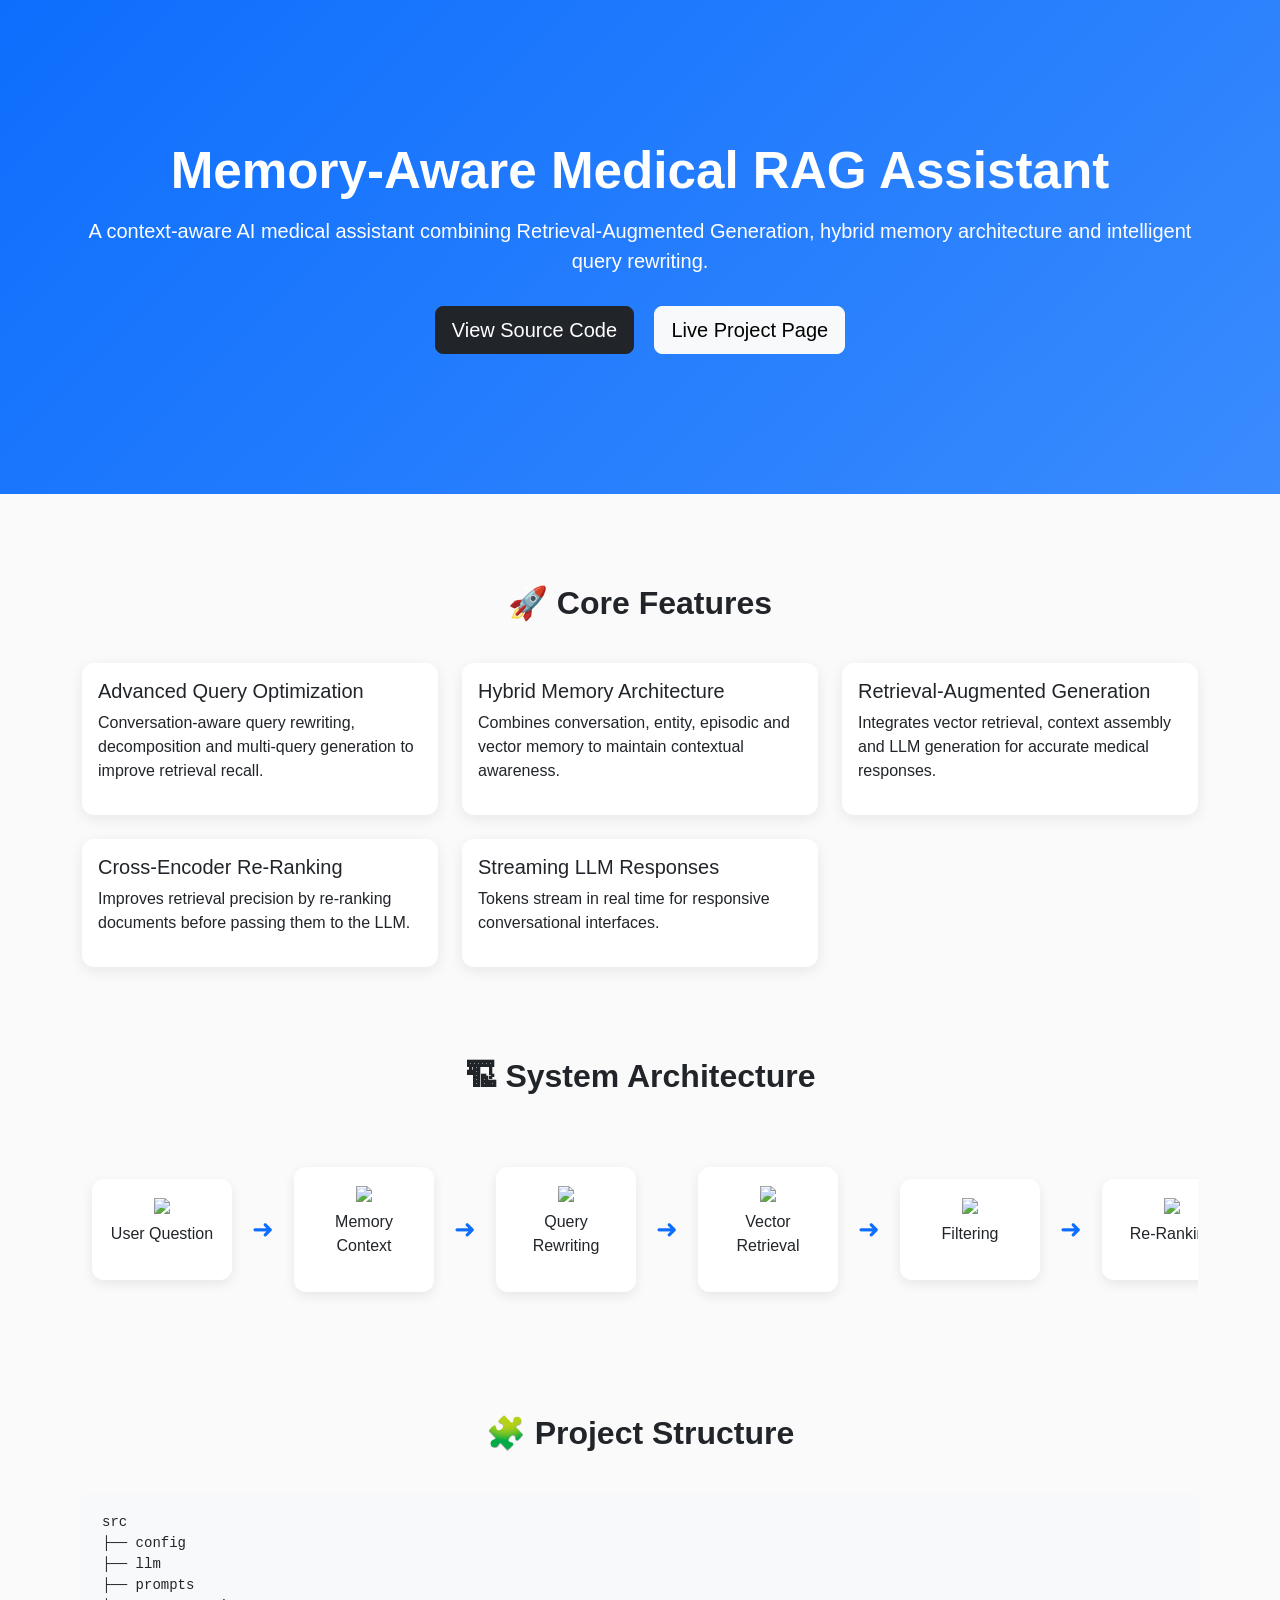
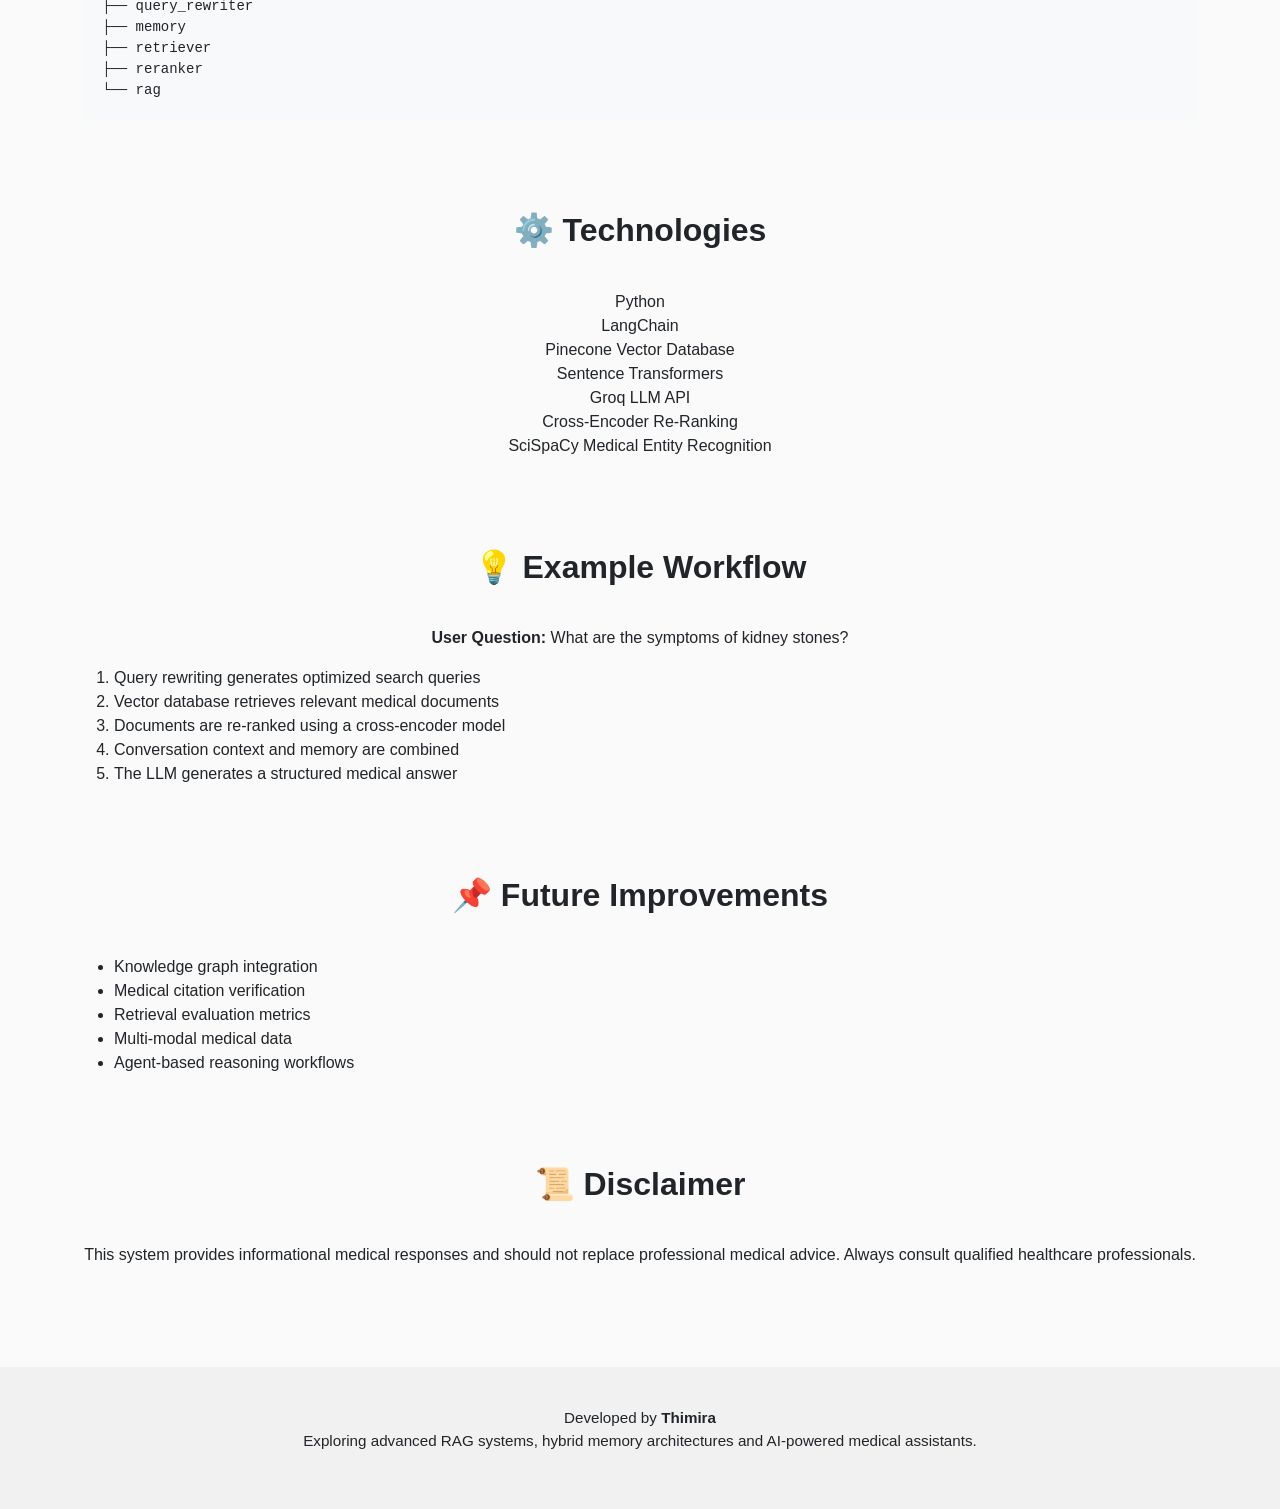
==== index.html @ 75d96bfd "Refactor index.html for styling and content updates Updated styles and content for improved layout a" ====
<!DOCTYPE html>
<html lang="en">

<head>

<meta charset="UTF-8">
<meta name="viewport" content="width=device-width, initial-scale=1.0">

<title>Memory-Aware Medical RAG Assistant</title>

<link href="https://cdn.jsdelivr.net/npm/bootstrap@5.3.2/dist/css/bootstrap.min.css" rel="stylesheet">

<style>

/* GLOBAL */

body{
font-family: 'Segoe UI', Tahoma, Geneva, Verdana, sans-serif;
background:#fafafa;
}


/* HERO */

.hero{
background:linear-gradient(135deg,#0d6efd,#3a8bfd);
color:white;
padding:140px 20px;
text-align:center;
}

.hero h1{
font-size:3.2rem;
font-weight:700;
}

.hero p{
font-size:1.25rem;
margin-top:15px;
}

.hero-buttons{
margin-top:30px;
}


/* SECTION */

.section-title{
margin-top:90px;
margin-bottom:40px;
font-weight:600;
text-align:center;
}


/* FEATURE CARDS */

.feature-card{
border:none;
border-radius:12px;
box-shadow:0 4px 14px rgba(0,0,0,0.08);
transition:all 0.3s;
height:100%;
}

.feature-card:hover{
transform:translateY(-6px);
}


/* ARCHITECTURE PIPELINE */

.pipeline{
display:flex;
align-items:center;
gap:20px;
overflow-x:auto;
padding:30px 10px;
}

.step{
min-width:140px;
background:white;
border-radius:12px;
padding:18px;
text-align:center;
box-shadow:0 4px 12px rgba(0,0,0,0.08);
animation:fadeInUp 0.8s ease forwards;
transition:transform .3s;
}

.step:hover{
transform:translateY(-6px);
}

.step img{
width:42px;
margin-bottom:8px;
}

.arrow{
font-size:26px;
color:#0d6efd;
animation:arrowMove 1.5s infinite alternate;
}

.highlight{
border:2px solid #0d6efd;
}


/* CODE BLOCK */

pre{
background:#f8f9fa;
padding:20px;
border-radius:8px;
}


/* FOOTER */

.footer{
margin-top:100px;
padding:40px;
background:#f1f1f1;
text-align:center;
font-size:.95rem;
}


/* ANIMATIONS */

@keyframes fadeInUp{
from{
opacity:0;
transform:translateY(20px);
}
to{
opacity:1;
transform:translateY(0);
}
}

@keyframes arrowMove{
from{transform:translateX(0);}
to{transform:translateX(8px);}
}

</style>

</head>

<body>


<!-- HERO -->

<section class="hero">

<div class="container">

<h1>Memory-Aware Medical RAG Assistant</h1>

<p>
A context-aware AI medical assistant combining Retrieval-Augmented Generation,
hybrid memory architecture and intelligent query rewriting.
</p>

<div class="hero-buttons">

<a href="https://github.com/ThimiraDon/Memory-Aware-Medical-RAG-Assistant"
class="btn btn-dark btn-lg me-3"
target="_blank">
View Source Code
</a>

<a href="https://thimiradon.github.io/Memory-Aware-Medical-RAG-Assistant/"
class="btn btn-light btn-lg"
target="_blank">
Live Project Page
</a>

</div>

</div>

</section>



<div class="container">


<!-- FEATURES -->

<h2 class="section-title">🚀 Core Features</h2>

<div class="row g-4">

<div class="col-md-6 col-lg-4">

<div class="card feature-card p-3">
<h5>Advanced Query Optimization</h5>
<p>
Conversation-aware query rewriting, decomposition and multi-query generation
to improve retrieval recall.
</p>
</div>

</div>

<div class="col-md-6 col-lg-4">

<div class="card feature-card p-3">
<h5>Hybrid Memory Architecture</h5>
<p>
Combines conversation, entity, episodic and vector memory
to maintain contextual awareness.
</p>
</div>

</div>

<div class="col-md-6 col-lg-4">

<div class="card feature-card p-3">
<h5>Retrieval-Augmented Generation</h5>
<p>
Integrates vector retrieval, context assembly and LLM
generation for accurate medical responses.
</p>
</div>

</div>

<div class="col-md-6 col-lg-4">

<div class="card feature-card p-3">
<h5>Cross-Encoder Re-Ranking</h5>
<p>
Improves retrieval precision by re-ranking documents
before passing them to the LLM.
</p>
</div>

</div>

<div class="col-md-6 col-lg-4">

<div class="card feature-card p-3">
<h5>Streaming LLM Responses</h5>
<p>
Tokens stream in real time for responsive conversational
interfaces.
</p>
</div>

</div>

</div>



<!-- ARCHITECTURE -->

<h2 class="section-title">🏗 System Architecture</h2>

<div class="pipeline">

<div class="step">
<img src="https://cdn-icons-png.flaticon.com/512/4712/4712027.png">
<p>User Question</p>
</div>

<div class="arrow">➜</div>

<div class="step">
<img src="https://cdn-icons-png.flaticon.com/512/906/906175.png">
<p>Memory Context</p>
</div>

<div class="arrow">➜</div>

<div class="step">
<img src="https://cdn-icons-png.flaticon.com/512/1006/1006771.png">
<p>Query Rewriting</p>
</div>

<div class="arrow">➜</div>

<div class="step">
<img src="https://cdn-icons-png.flaticon.com/512/4248/4248443.png">
<p>Vector Retrieval</p>
</div>

<div class="arrow">➜</div>

<div class="step">
<img src="https://cdn-icons-png.flaticon.com/512/2092/2092663.png">
<p>Filtering</p>
</div>

<div class="arrow">➜</div>

<div class="step">
<img src="https://cdn-icons-png.flaticon.com/512/4341/4341139.png">
<p>Re-Ranking</p>
</div>

<div class="arrow">➜</div>

<div class="step">
<img src="https://cdn-icons-png.flaticon.com/512/2721/2721279.png">
<p>Context Builder</p>
</div>

<div class="arrow">➜</div>

<div class="step">
<img src="https://cdn-icons-png.flaticon.com/512/4712/4712109.png">
<p>LLM Generation</p>
</div>

<div class="arrow">➜</div>

<div class="step">
<img src="https://cdn-icons-png.flaticon.com/512/545/545705.png">
<p>Streaming Output</p>
</div>

<div class="arrow">➜</div>

<div class="step highlight">
<img src="https://cdn-icons-png.flaticon.com/512/4712/4712066.png">
<p>Memory Update</p>
</div>

</div>



<!-- PROJECT STRUCTURE -->

<h2 class="section-title">🧩 Project Structure</h2>

<pre>
src
├── config
├── llm
├── prompts
├── query_rewriter
├── memory
├── retriever
├── reranker
└── rag
</pre>



<!-- TECHNOLOGIES -->

<h2 class="section-title">⚙️ Technologies</h2>

<ul class="text-center list-unstyled">

<li>Python</li>
<li>LangChain</li>
<li>Pinecone Vector Database</li>
<li>Sentence Transformers</li>
<li>Groq LLM API</li>
<li>Cross-Encoder Re-Ranking</li>
<li>SciSpaCy Medical Entity Recognition</li>

</ul>



<!-- WORKFLOW -->

<h2 class="section-title">💡 Example Workflow</h2>

<p class="text-center"><strong>User Question:</strong> What are the symptoms of kidney stones?</p>

<ol>

<li>Query rewriting generates optimized search queries</li>

<li>Vector database retrieves relevant medical documents</li>

<li>Documents are re-ranked using a cross-encoder model</li>

<li>Conversation context and memory are combined</li>

<li>The LLM generates a structured medical answer</li>

</ol>



<!-- FUTURE -->

<h2 class="section-title">📌 Future Improvements</h2>

<ul>

<li>Knowledge graph integration</li>
<li>Medical citation verification</li>
<li>Retrieval evaluation metrics</li>
<li>Multi-modal medical data</li>
<li>Agent-based reasoning workflows</li>

</ul>



<!-- DISCLAIMER -->

<h2 class="section-title">📜 Disclaimer</h2>

<p class="text-center">

This system provides informational medical responses and should not replace professional medical advice.

Always consult qualified healthcare professionals.

</p>

</div>



<!-- FOOTER -->

<div class="footer">

<p>
Developed by <strong>Thimira</strong><br>
Exploring advanced RAG systems, hybrid memory architectures and AI-powered medical assistants.
</p>

</div>



<script src="https://cdn.jsdelivr.net/npm/bootstrap@5.3.2/dist/js/bootstrap.bundle.min.js"></script>

</body>
</html>
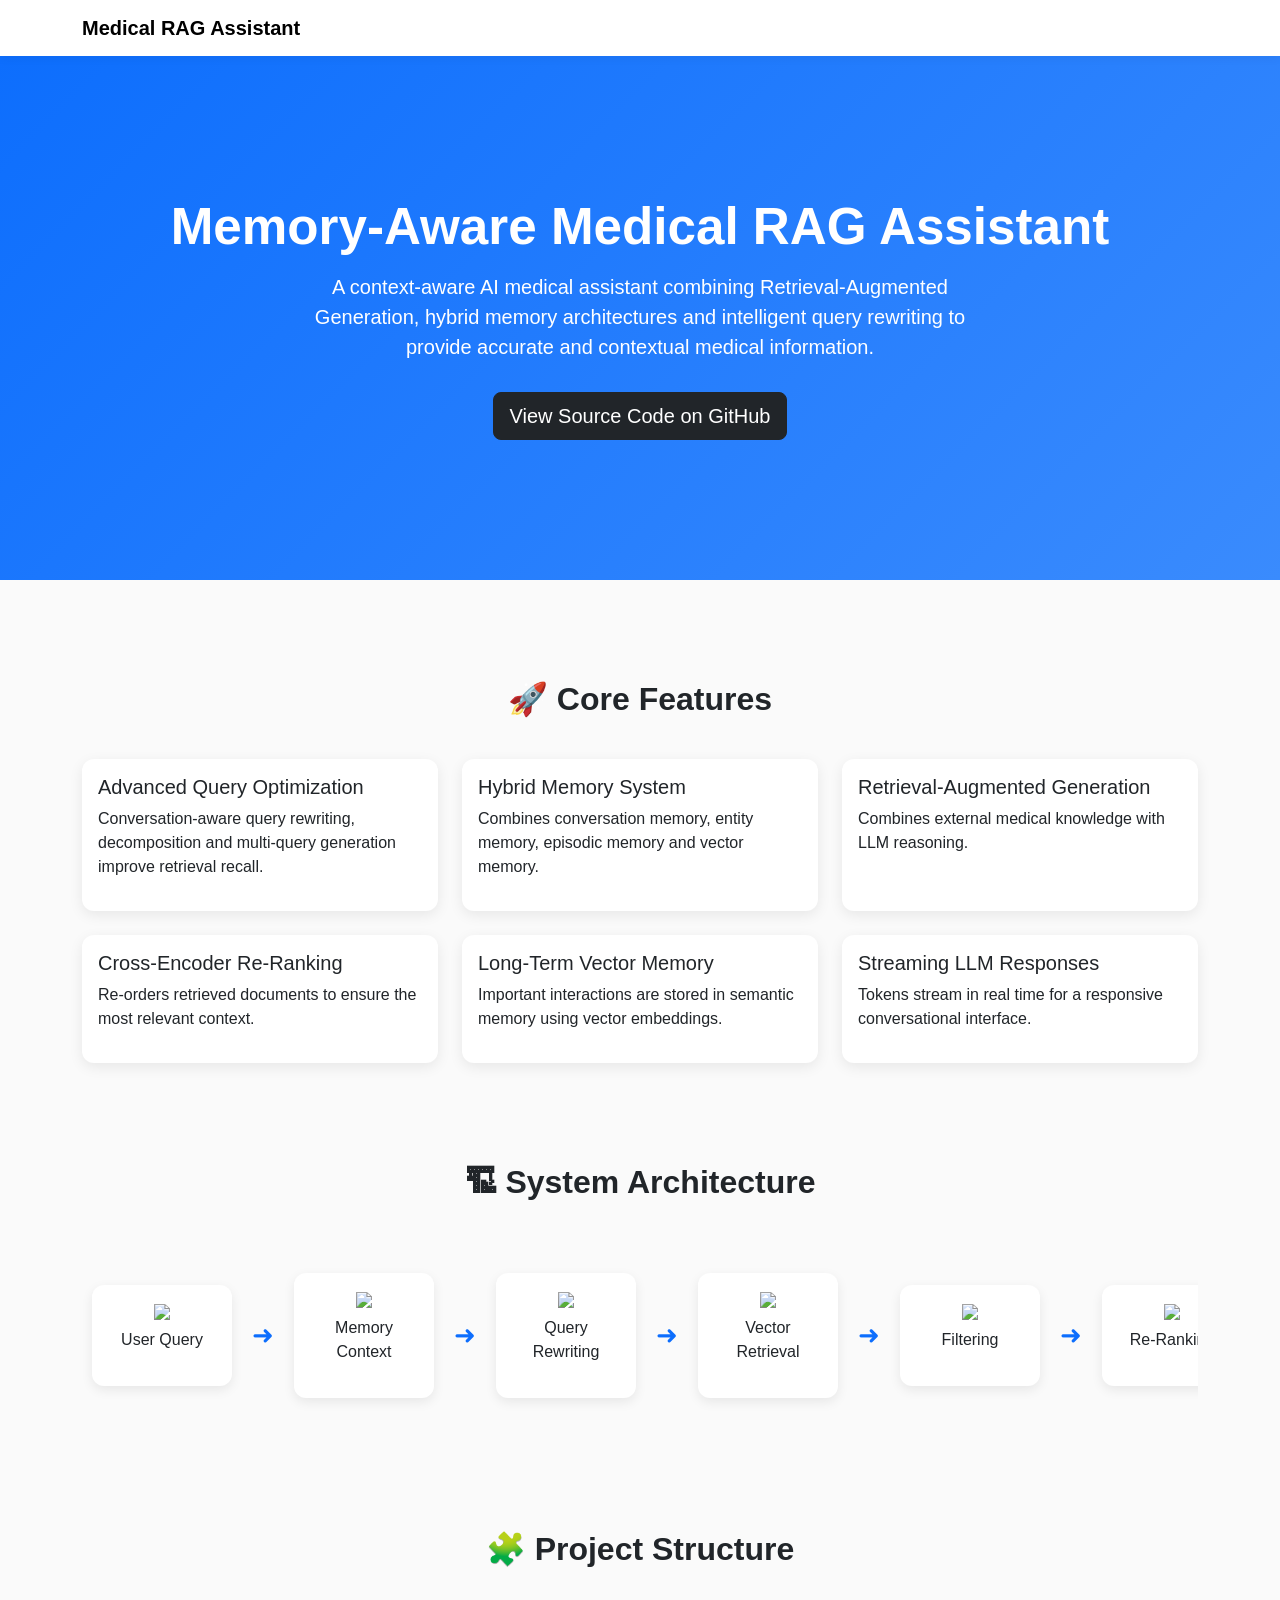
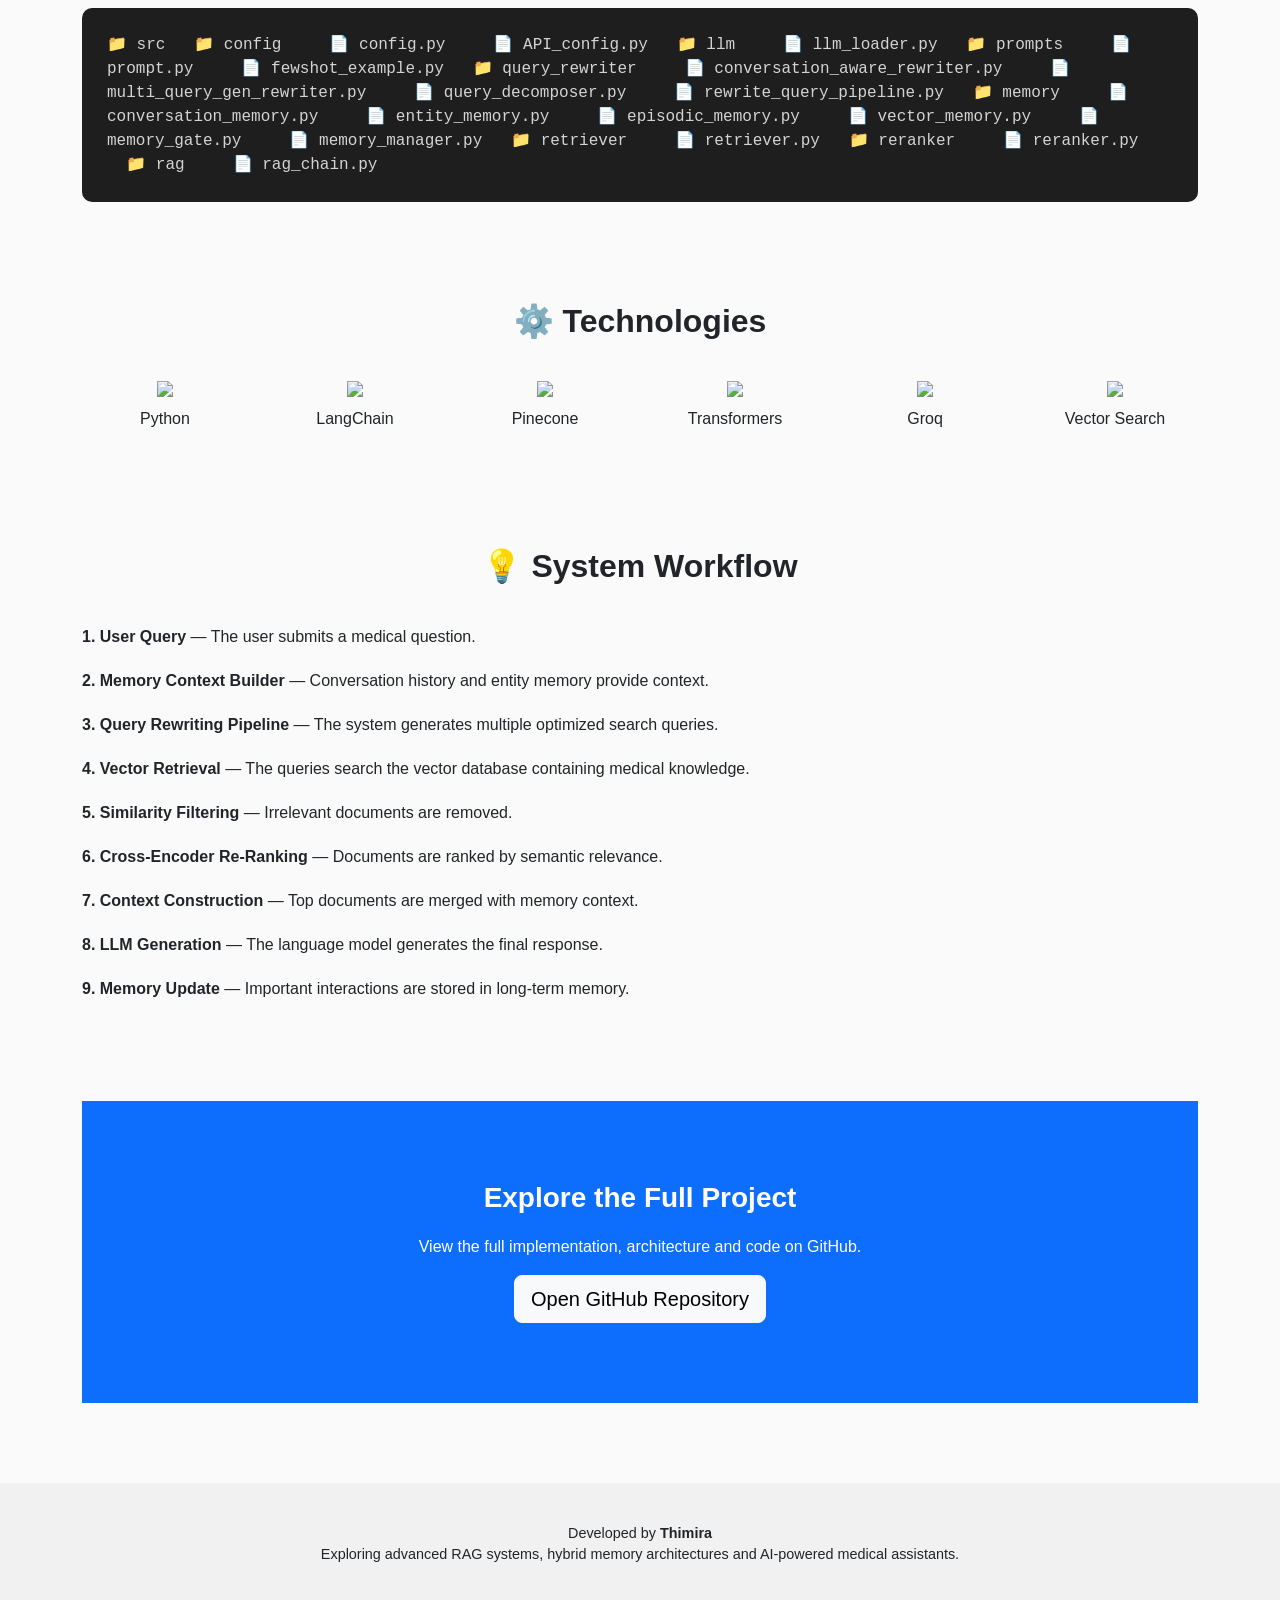
==== commit 4915781c: "Refactor HTML structure and styles in index.html Updated various styles and structure in index.html " ====
--- a/index.html
+++ b/index.html
@@ -15,8 +15,21 @@
 /* GLOBAL */
 
 body{
-font-family: 'Segoe UI', Tahoma, Geneva, Verdana, sans-serif;
+font-family:'Segoe UI',sans-serif;
 background:#fafafa;
+scroll-behavior:smooth;
+}
+
+
+/* NAVBAR */
+
+.navbar{
+background:#ffffff;
+box-shadow:0 2px 10px rgba(0,0,0,0.05);
+}
+
+.navbar-brand{
+font-weight:600;
 }
 
 
@@ -37,6 +50,9 @@
 .hero p{
 font-size:1.25rem;
 margin-top:15px;
+max-width:700px;
+margin-left:auto;
+margin-right:auto;
 }
 
 .hero-buttons{
@@ -47,7 +63,7 @@
 /* SECTION */
 
 .section-title{
-margin-top:90px;
+margin-top:100px;
 margin-bottom:40px;
 font-weight:600;
 text-align:center;
@@ -86,8 +102,7 @@
 padding:18px;
 text-align:center;
 box-shadow:0 4px 12px rgba(0,0,0,0.08);
-animation:fadeInUp 0.8s ease forwards;
-transition:transform .3s;
+transition:0.3s;
 }
 
 .step:hover{
@@ -95,14 +110,13 @@
 }
 
 .step img{
-width:42px;
+width:40px;
 margin-bottom:8px;
 }
 
 .arrow{
 font-size:26px;
 color:#0d6efd;
-animation:arrowMove 1.5s infinite alternate;
 }
 
 .highlight{
@@ -110,42 +124,56 @@
 }
 
 
+/* TECH ICONS */
+
+.tech-icon img{
+width:60px;
+margin-bottom:10px;
+}
+
+
 /* CODE BLOCK */
 
-pre{
-background:#f8f9fa;
-padding:20px;
-border-radius:8px;
+.codeblock{
+background:#1e1e1e;
+color:#d4d4d4;
+padding:25px;
+border-radius:10px;
+font-family:monospace;
+}
+
+
+/* WORKFLOW */
+
+.workflow-step{
+margin-bottom:20px;
+}
+
+
+/* CTA */
+
+.cta{
+background:#0d6efd;
+color:white;
+padding:80px 20px;
+margin-top:100px;
+text-align:center;
+}
+
+.cta h3{
+font-weight:600;
+margin-bottom:20px;
 }
 
 
 /* FOOTER */
 
 .footer{
-margin-top:100px;
+margin-top:80px;
 padding:40px;
 background:#f1f1f1;
 text-align:center;
-font-size:.95rem;
-}
-
-
-/* ANIMATIONS */
-
-@keyframes fadeInUp{
-from{
-opacity:0;
-transform:translateY(20px);
-}
-to{
-opacity:1;
-transform:translateY(0);
-}
-}
-
-@keyframes arrowMove{
-from{transform:translateX(0);}
-to{transform:translateX(8px);}
+font-size:.9rem;
 }
 
 </style>
@@ -153,6 +181,21 @@
 </head>
 
 <body>
+
+
+
+<!-- NAVBAR -->
+
+<nav class="navbar navbar-expand-lg sticky-top">
+
+<div class="container">
+
+<a class="navbar-brand" href="#">Medical RAG Assistant</a>
+
+</div>
+
+</nav>
+
 
 
 <!-- HERO -->
@@ -165,23 +208,18 @@
 
 <p>
 A context-aware AI medical assistant combining Retrieval-Augmented Generation,
-hybrid memory architecture and intelligent query rewriting.
+hybrid memory architectures and intelligent query rewriting to provide
+accurate and contextual medical information.
 </p>
 
 <div class="hero-buttons">
 
 <a href="https://github.com/ThimiraDon/Memory-Aware-Medical-RAG-Assistant"
-class="btn btn-dark btn-lg me-3"
+class="btn btn-dark btn-lg"
 target="_blank">
-View Source Code
+View Source Code on GitHub
 </a>
 
-<a href="https://thimiradon.github.io/Memory-Aware-Medical-RAG-Assistant/"
-class="btn btn-light btn-lg"
-target="_blank">
-Live Project Page
-</a>
-
 </div>
 
 </div>
@@ -193,6 +231,7 @@
 <div class="container">
 
 
+
 <!-- FEATURES -->
 
 <h2 class="section-title">🚀 Core Features</h2>
@@ -200,63 +239,45 @@
 <div class="row g-4">
 
 <div class="col-md-6 col-lg-4">
-
 <div class="card feature-card p-3">
 <h5>Advanced Query Optimization</h5>
-<p>
-Conversation-aware query rewriting, decomposition and multi-query generation
-to improve retrieval recall.
-</p>
-</div>
-
+<p>Conversation-aware query rewriting, decomposition and multi-query generation improve retrieval recall.</p>
+</div>
 </div>
 
 <div class="col-md-6 col-lg-4">
-
 <div class="card feature-card p-3">
-<h5>Hybrid Memory Architecture</h5>
-<p>
-Combines conversation, entity, episodic and vector memory
-to maintain contextual awareness.
-</p>
-</div>
-
+<h5>Hybrid Memory System</h5>
+<p>Combines conversation memory, entity memory, episodic memory and vector memory.</p>
+</div>
 </div>
 
 <div class="col-md-6 col-lg-4">
-
 <div class="card feature-card p-3">
 <h5>Retrieval-Augmented Generation</h5>
-<p>
-Integrates vector retrieval, context assembly and LLM
-generation for accurate medical responses.
-</p>
-</div>
-
+<p>Combines external medical knowledge with LLM reasoning.</p>
+</div>
 </div>
 
 <div class="col-md-6 col-lg-4">
-
 <div class="card feature-card p-3">
 <h5>Cross-Encoder Re-Ranking</h5>
-<p>
-Improves retrieval precision by re-ranking documents
-before passing them to the LLM.
-</p>
-</div>
-
+<p>Re-orders retrieved documents to ensure the most relevant context.</p>
+</div>
 </div>
 
 <div class="col-md-6 col-lg-4">
-
+<div class="card feature-card p-3">
+<h5>Long-Term Vector Memory</h5>
+<p>Important interactions are stored in semantic memory using vector embeddings.</p>
+</div>
+</div>
+
+<div class="col-md-6 col-lg-4">
 <div class="card feature-card p-3">
 <h5>Streaming LLM Responses</h5>
-<p>
-Tokens stream in real time for responsive conversational
-interfaces.
-</p>
-</div>
-
+<p>Tokens stream in real time for a responsive conversational interface.</p>
+</div>
 </div>
 
 </div>
@@ -271,7 +292,7 @@
 
 <div class="step">
 <img src="https://cdn-icons-png.flaticon.com/512/4712/4712027.png">
-<p>User Question</p>
+<p>User Query</p>
 </div>
 
 <div class="arrow">➜</div>
@@ -321,13 +342,6 @@
 <div class="step">
 <img src="https://cdn-icons-png.flaticon.com/512/4712/4712109.png">
 <p>LLM Generation</p>
-</div>
-
-<div class="arrow">➜</div>
-
-<div class="step">
-<img src="https://cdn-icons-png.flaticon.com/512/545/545705.png">
-<p>Streaming Output</p>
 </div>
 
 <div class="arrow">➜</div>
@@ -345,17 +359,44 @@
 
 <h2 class="section-title">🧩 Project Structure</h2>
 
-<pre>
-src
-├── config
-├── llm
-├── prompts
-├── query_rewriter
-├── memory
-├── retriever
-├── reranker
-└── rag
-</pre>
+<div class="codeblock">
+
+📁 src  
+&nbsp;&nbsp;📁 config  
+&nbsp;&nbsp;&nbsp;&nbsp;📄 config.py  
+&nbsp;&nbsp;&nbsp;&nbsp;📄 API_config.py  
+
+&nbsp;&nbsp;📁 llm  
+&nbsp;&nbsp;&nbsp;&nbsp;📄 llm_loader.py  
+
+&nbsp;&nbsp;📁 prompts  
+&nbsp;&nbsp;&nbsp;&nbsp;📄 prompt.py  
+&nbsp;&nbsp;&nbsp;&nbsp;📄 fewshot_example.py  
+
+&nbsp;&nbsp;📁 query_rewriter  
+&nbsp;&nbsp;&nbsp;&nbsp;📄 conversation_aware_rewriter.py  
+&nbsp;&nbsp;&nbsp;&nbsp;📄 multi_query_gen_rewriter.py  
+&nbsp;&nbsp;&nbsp;&nbsp;📄 query_decomposer.py  
+&nbsp;&nbsp;&nbsp;&nbsp;📄 rewrite_query_pipeline.py  
+
+&nbsp;&nbsp;📁 memory  
+&nbsp;&nbsp;&nbsp;&nbsp;📄 conversation_memory.py  
+&nbsp;&nbsp;&nbsp;&nbsp;📄 entity_memory.py  
+&nbsp;&nbsp;&nbsp;&nbsp;📄 episodic_memory.py  
+&nbsp;&nbsp;&nbsp;&nbsp;📄 vector_memory.py  
+&nbsp;&nbsp;&nbsp;&nbsp;📄 memory_gate.py  
+&nbsp;&nbsp;&nbsp;&nbsp;📄 memory_manager.py  
+
+&nbsp;&nbsp;📁 retriever  
+&nbsp;&nbsp;&nbsp;&nbsp;📄 retriever.py  
+
+&nbsp;&nbsp;📁 reranker  
+&nbsp;&nbsp;&nbsp;&nbsp;📄 reranker.py  
+
+&nbsp;&nbsp;📁 rag  
+&nbsp;&nbsp;&nbsp;&nbsp;📄 rag_chain.py  
+
+</div>
 
 
 
@@ -363,69 +404,83 @@
 
 <h2 class="section-title">⚙️ Technologies</h2>
 
-<ul class="text-center list-unstyled">
-
-<li>Python</li>
-<li>LangChain</li>
-<li>Pinecone Vector Database</li>
-<li>Sentence Transformers</li>
-<li>Groq LLM API</li>
-<li>Cross-Encoder Re-Ranking</li>
-<li>SciSpaCy Medical Entity Recognition</li>
-
-</ul>
+<div class="row text-center g-4">
+
+<div class="col-6 col-md-2 tech-icon">
+<img src="https://cdn.jsdelivr.net/gh/devicons/devicon/icons/python/python-original.svg">
+<p>Python</p>
+</div>
+
+<div class="col-6 col-md-2 tech-icon">
+<img src="https://avatars.githubusercontent.com/u/126733545?s=200&v=4">
+<p>LangChain</p>
+</div>
+
+<div class="col-6 col-md-2 tech-icon">
+<img src="https://avatars.githubusercontent.com/u/54333248?s=200&v=4">
+<p>Pinecone</p>
+</div>
+
+<div class="col-6 col-md-2 tech-icon">
+<img src="https://huggingface.co/front/assets/huggingface_logo.svg">
+<p>Transformers</p>
+</div>
+
+<div class="col-6 col-md-2 tech-icon">
+<img src="https://groq.com/wp-content/uploads/2024/03/groq-logo.svg">
+<p>Groq</p>
+</div>
+
+<div class="col-6 col-md-2 tech-icon">
+<img src="https://cdn-icons-png.flaticon.com/512/4248/4248443.png">
+<p>Vector Search</p>
+</div>
+
+</div>
 
 
 
 <!-- WORKFLOW -->
 
-<h2 class="section-title">💡 Example Workflow</h2>
-
-<p class="text-center"><strong>User Question:</strong> What are the symptoms of kidney stones?</p>
-
-<ol>
-
-<li>Query rewriting generates optimized search queries</li>
-
-<li>Vector database retrieves relevant medical documents</li>
-
-<li>Documents are re-ranked using a cross-encoder model</li>
-
-<li>Conversation context and memory are combined</li>
-
-<li>The LLM generates a structured medical answer</li>
-
-</ol>
-
-
-
-<!-- FUTURE -->
-
-<h2 class="section-title">📌 Future Improvements</h2>
-
-<ul>
-
-<li>Knowledge graph integration</li>
-<li>Medical citation verification</li>
-<li>Retrieval evaluation metrics</li>
-<li>Multi-modal medical data</li>
-<li>Agent-based reasoning workflows</li>
-
-</ul>
-
-
-
-<!-- DISCLAIMER -->
-
-<h2 class="section-title">📜 Disclaimer</h2>
-
-<p class="text-center">
-
-This system provides informational medical responses and should not replace professional medical advice.
-
-Always consult qualified healthcare professionals.
-
-</p>
+<h2 class="section-title">💡 System Workflow</h2>
+
+<div class="workflow-step"><b>1. User Query</b> — The user submits a medical question.</div>
+
+<div class="workflow-step"><b>2. Memory Context Builder</b> — Conversation history and entity memory provide context.</div>
+
+<div class="workflow-step"><b>3. Query Rewriting Pipeline</b> — The system generates multiple optimized search queries.</div>
+
+<div class="workflow-step"><b>4. Vector Retrieval</b> — The queries search the vector database containing medical knowledge.</div>
+
+<div class="workflow-step"><b>5. Similarity Filtering</b> — Irrelevant documents are removed.</div>
+
+<div class="workflow-step"><b>6. Cross-Encoder Re-Ranking</b> — Documents are ranked by semantic relevance.</div>
+
+<div class="workflow-step"><b>7. Context Construction</b> — Top documents are merged with memory context.</div>
+
+<div class="workflow-step"><b>8. LLM Generation</b> — The language model generates the final response.</div>
+
+<div class="workflow-step"><b>9. Memory Update</b> — Important interactions are stored in long-term memory.</div>
+
+
+
+<!-- CTA -->
+
+<section class="cta">
+
+<h3>Explore the Full Project</h3>
+
+<p>View the full implementation, architecture and code on GitHub.</p>
+
+<a href="https://github.com/ThimiraDon/Memory-Aware-Medical-RAG-Assistant"
+class="btn btn-light btn-lg"
+target="_blank">
+Open GitHub Repository
+</a>
+
+</section>
+
+
 
 </div>
 
@@ -437,7 +492,8 @@
 
 <p>
 Developed by <strong>Thimira</strong><br>
-Exploring advanced RAG systems, hybrid memory architectures and AI-powered medical assistants.
+Exploring advanced RAG systems, hybrid memory architectures and
+AI-powered medical assistants.
 </p>
 
 </div>
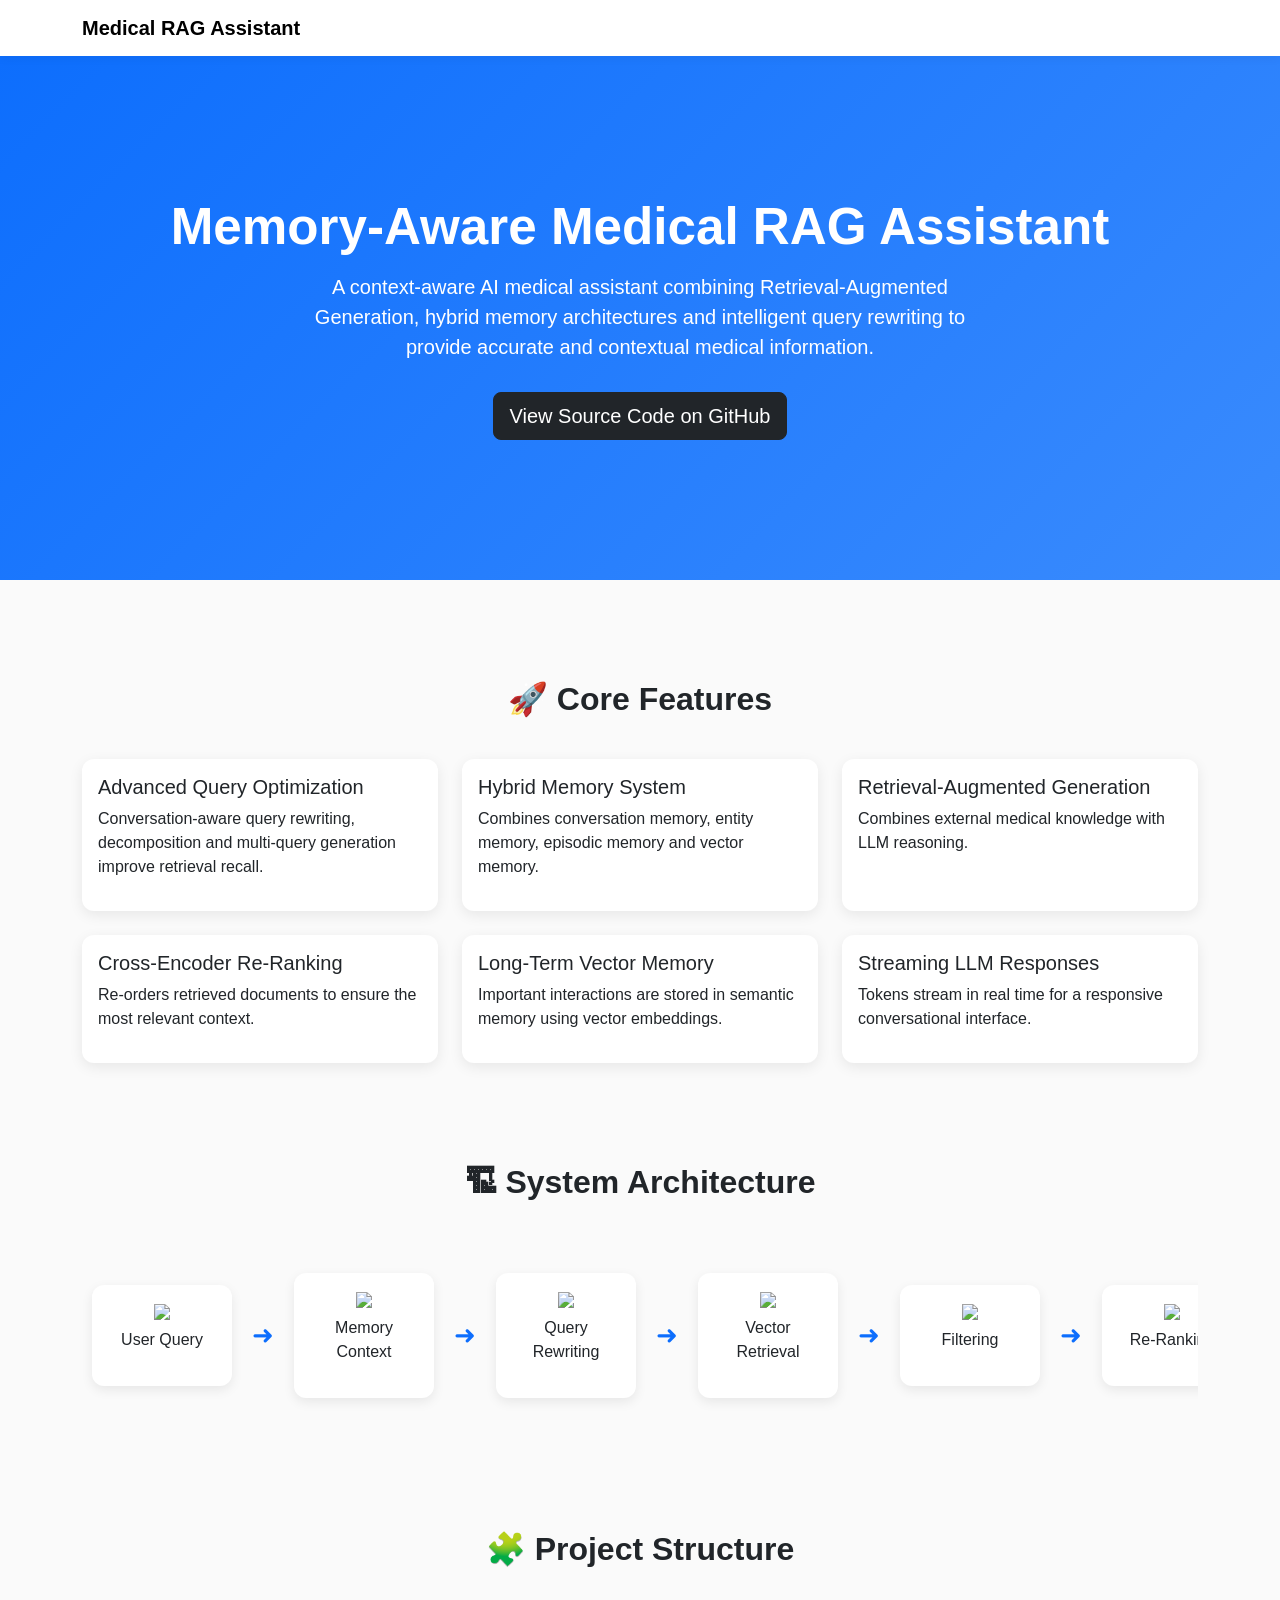
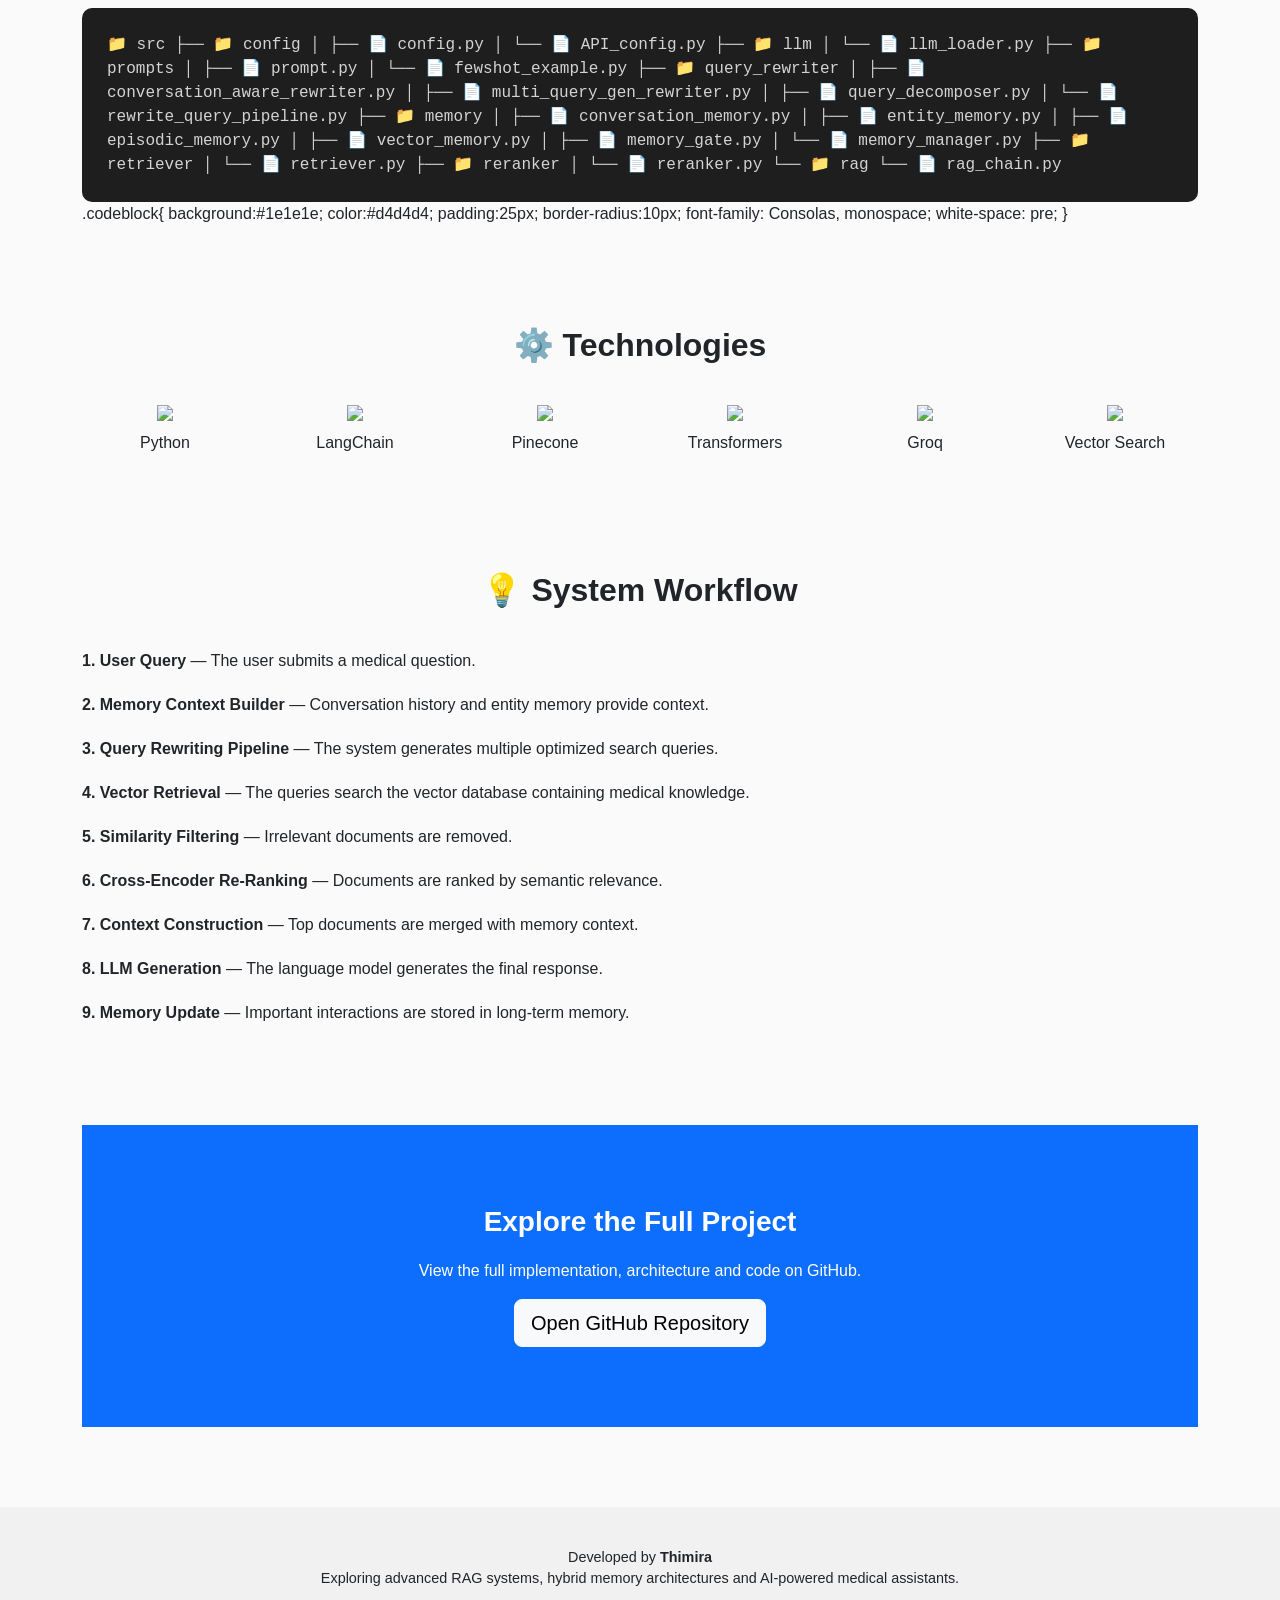
==== commit 041355e4: "Format directory structure in index.html" ====
--- a/index.html
+++ b/index.html
@@ -362,42 +362,50 @@
 <div class="codeblock">
 
 📁 src  
-&nbsp;&nbsp;📁 config  
-&nbsp;&nbsp;&nbsp;&nbsp;📄 config.py  
-&nbsp;&nbsp;&nbsp;&nbsp;📄 API_config.py  
-
-&nbsp;&nbsp;📁 llm  
-&nbsp;&nbsp;&nbsp;&nbsp;📄 llm_loader.py  
-
-&nbsp;&nbsp;📁 prompts  
-&nbsp;&nbsp;&nbsp;&nbsp;📄 prompt.py  
-&nbsp;&nbsp;&nbsp;&nbsp;📄 fewshot_example.py  
-
-&nbsp;&nbsp;📁 query_rewriter  
-&nbsp;&nbsp;&nbsp;&nbsp;📄 conversation_aware_rewriter.py  
-&nbsp;&nbsp;&nbsp;&nbsp;📄 multi_query_gen_rewriter.py  
-&nbsp;&nbsp;&nbsp;&nbsp;📄 query_decomposer.py  
-&nbsp;&nbsp;&nbsp;&nbsp;📄 rewrite_query_pipeline.py  
-
-&nbsp;&nbsp;📁 memory  
-&nbsp;&nbsp;&nbsp;&nbsp;📄 conversation_memory.py  
-&nbsp;&nbsp;&nbsp;&nbsp;📄 entity_memory.py  
-&nbsp;&nbsp;&nbsp;&nbsp;📄 episodic_memory.py  
-&nbsp;&nbsp;&nbsp;&nbsp;📄 vector_memory.py  
-&nbsp;&nbsp;&nbsp;&nbsp;📄 memory_gate.py  
-&nbsp;&nbsp;&nbsp;&nbsp;📄 memory_manager.py  
-
-&nbsp;&nbsp;📁 retriever  
-&nbsp;&nbsp;&nbsp;&nbsp;📄 retriever.py  
-
-&nbsp;&nbsp;📁 reranker  
-&nbsp;&nbsp;&nbsp;&nbsp;📄 reranker.py  
-
-&nbsp;&nbsp;📁 rag  
-&nbsp;&nbsp;&nbsp;&nbsp;📄 rag_chain.py  
-
-</div>
-
+├── 📁 config  
+│   ├── 📄 config.py  
+│   └── 📄 API_config.py  
+
+├── 📁 llm  
+│   └── 📄 llm_loader.py  
+
+├── 📁 prompts  
+│   ├── 📄 prompt.py  
+│   └── 📄 fewshot_example.py  
+
+├── 📁 query_rewriter  
+│   ├── 📄 conversation_aware_rewriter.py  
+│   ├── 📄 multi_query_gen_rewriter.py  
+│   ├── 📄 query_decomposer.py  
+│   └── 📄 rewrite_query_pipeline.py  
+
+├── 📁 memory  
+│   ├── 📄 conversation_memory.py  
+│   ├── 📄 entity_memory.py  
+│   ├── 📄 episodic_memory.py  
+│   ├── 📄 vector_memory.py  
+│   ├── 📄 memory_gate.py  
+│   └── 📄 memory_manager.py  
+
+├── 📁 retriever  
+│   └── 📄 retriever.py  
+
+├── 📁 reranker  
+│   └── 📄 reranker.py  
+
+└── 📁 rag  
+    └── 📄 rag_chain.py  
+
+</div>
+
+.codeblock{
+background:#1e1e1e;
+color:#d4d4d4;
+padding:25px;
+border-radius:10px;
+font-family: Consolas, monospace;
+white-space: pre;
+}
 
 
 <!-- TECHNOLOGIES -->
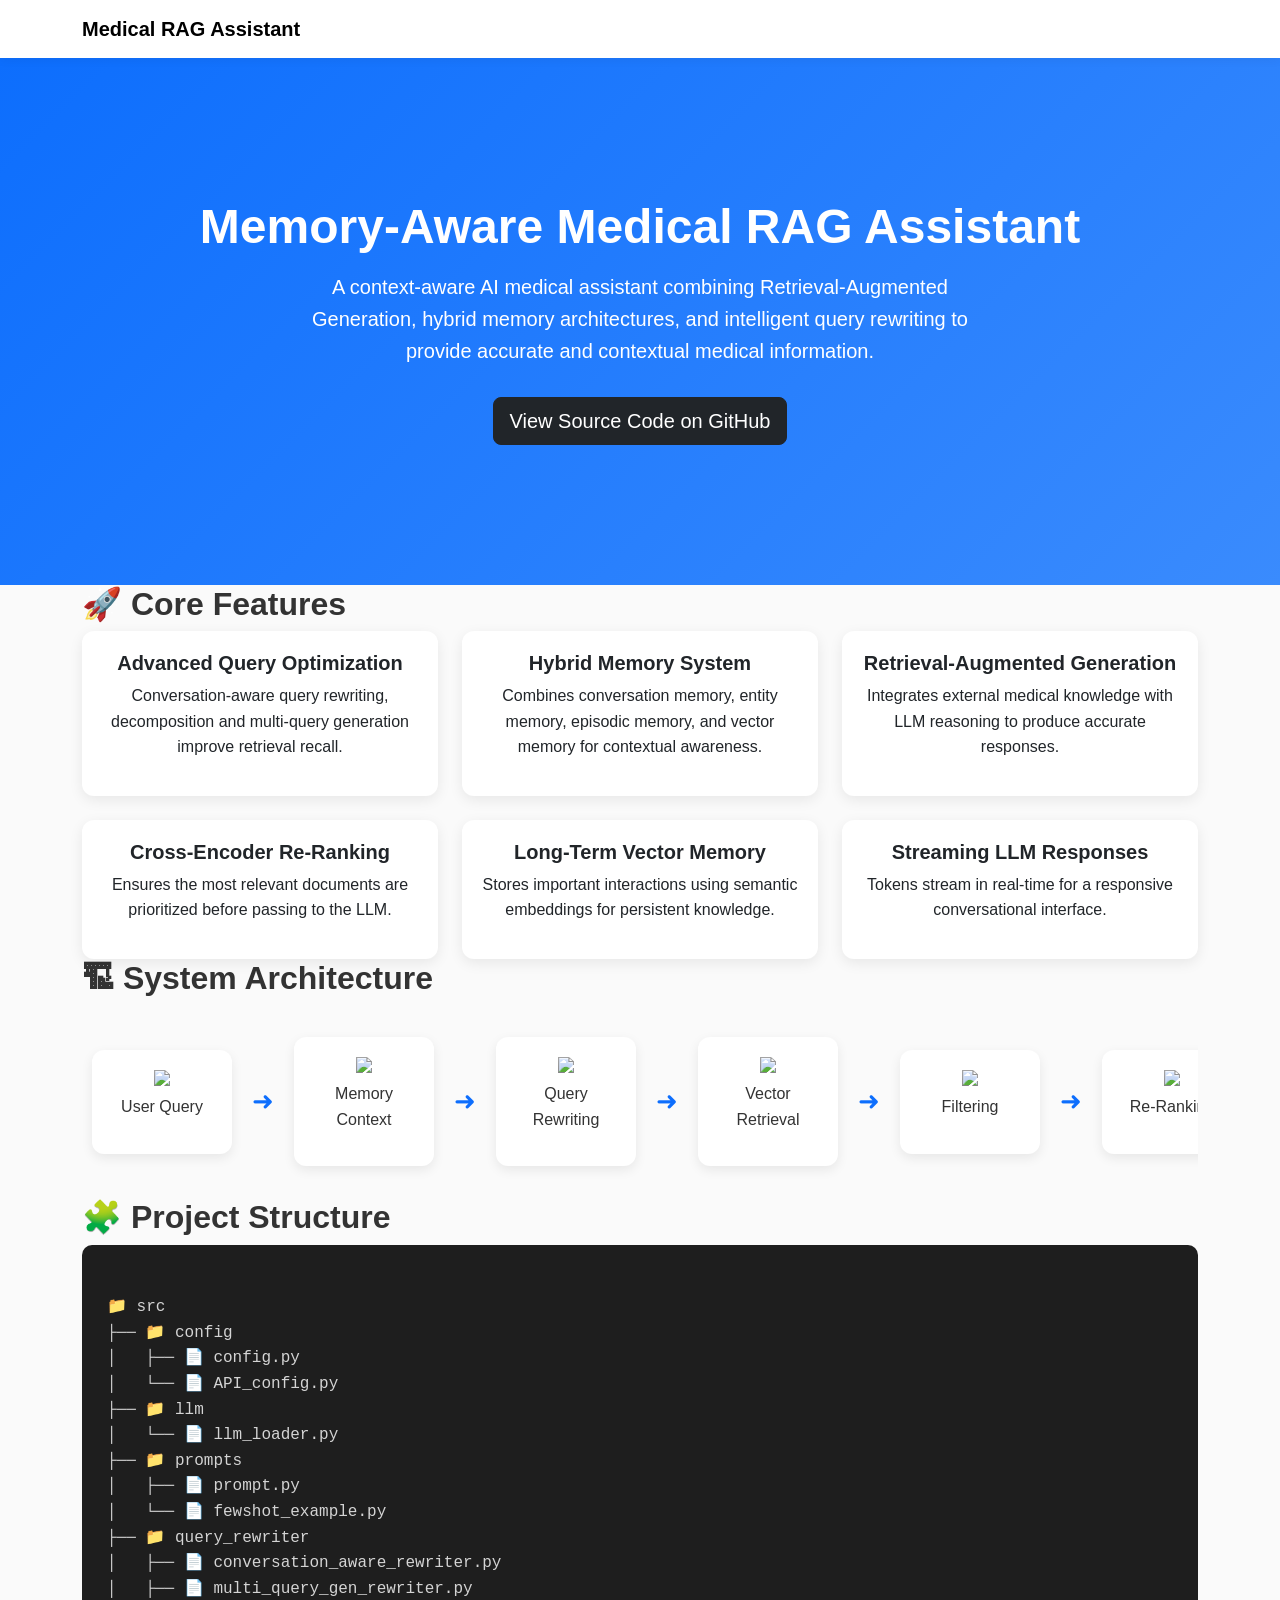
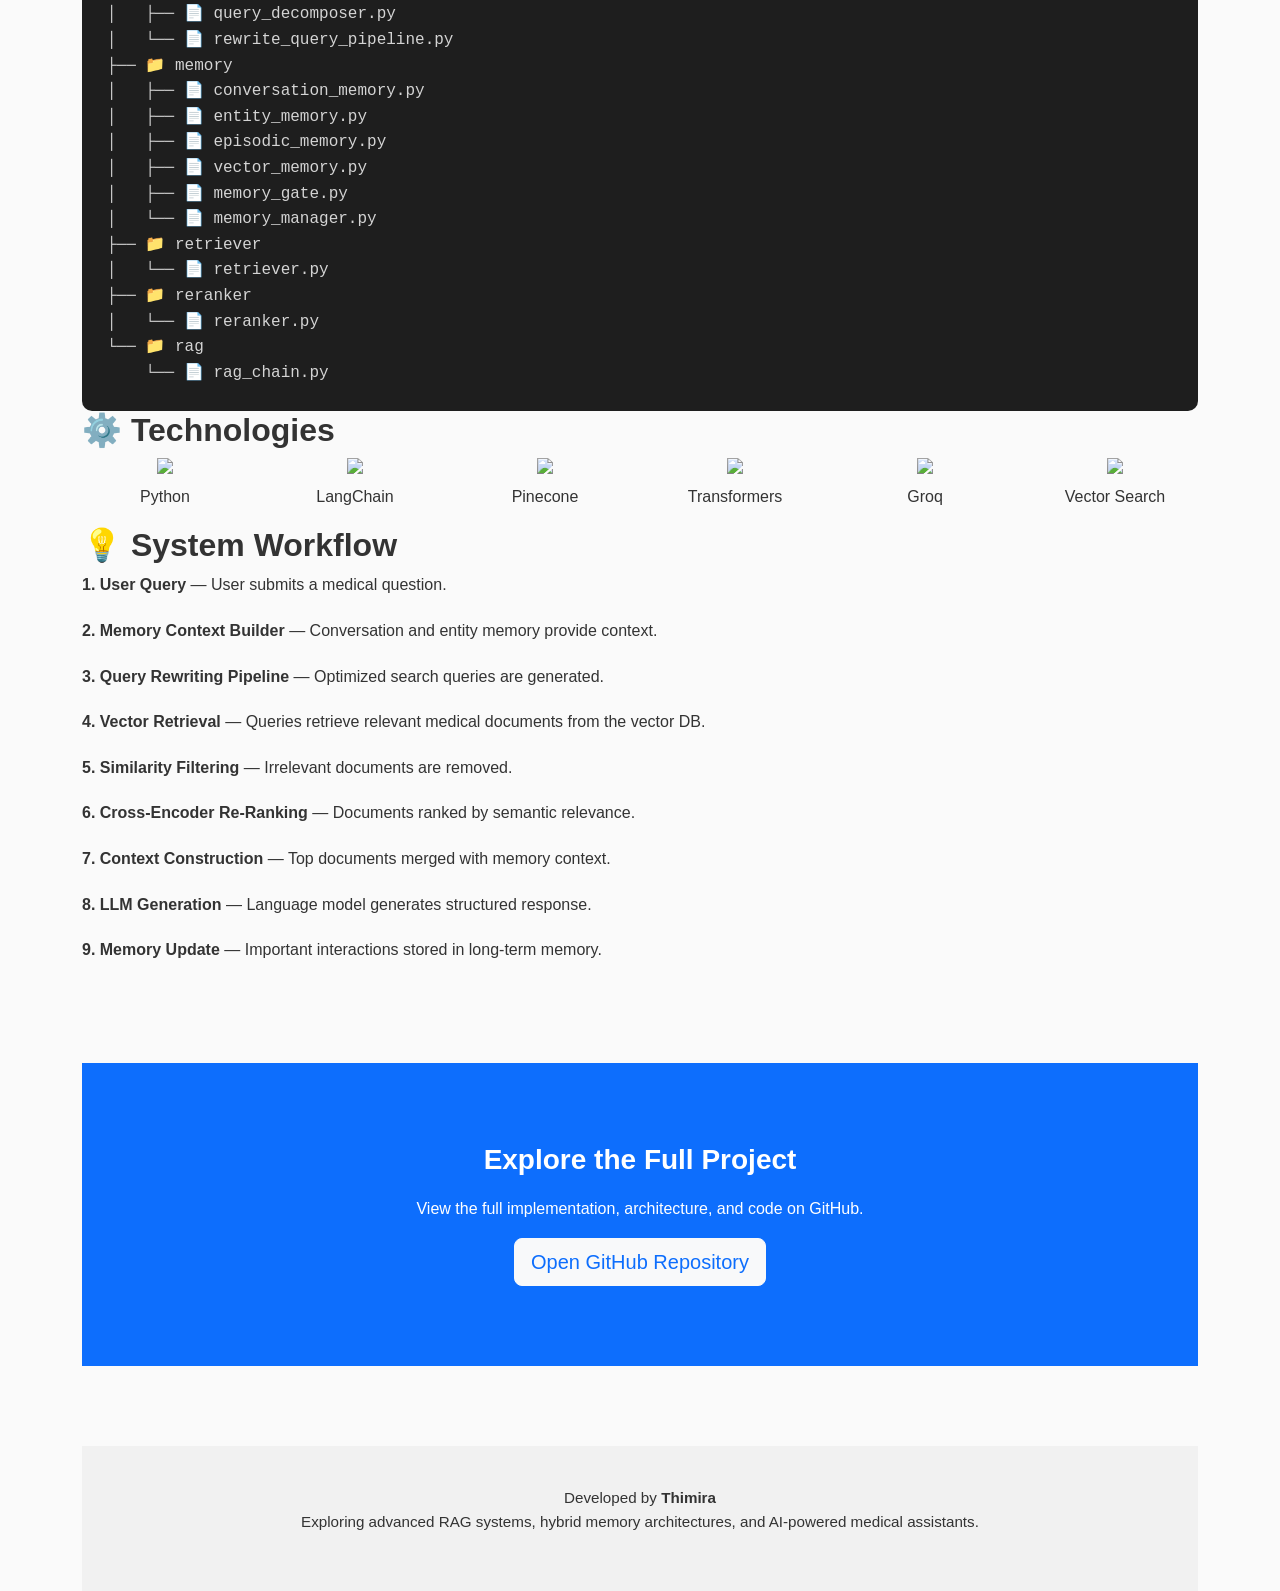
==== commit 6fb4182f: "Update index.html" ====
--- a/index.html
+++ b/index.html
@@ -2,383 +2,251 @@
 <html lang="en">
 
 <head>
-
 <meta charset="UTF-8">
 <meta name="viewport" content="width=device-width, initial-scale=1.0">
-
 <title>Memory-Aware Medical RAG Assistant</title>
 
 <link href="https://cdn.jsdelivr.net/npm/bootstrap@5.3.2/dist/css/bootstrap.min.css" rel="stylesheet">
 
 <style>
-
 /* GLOBAL */
-
-body{
-font-family:'Segoe UI',sans-serif;
-background:#fafafa;
-scroll-behavior:smooth;
-}
-
+body {
+    font-family: 'Segoe UI', Tahoma, Geneva, Verdana, sans-serif;
+    background: #fafafa;
+    scroll-behavior: smooth;
+    color: #333;
+    line-height: 1.6;
+}
+h1, h2, h3, h5 {
+    font-weight: 600;
+}
 
 /* NAVBAR */
-
-.navbar{
-background:#ffffff;
-box-shadow:0 2px 10px rgba(0,0,0,0.05);
-}
-
-.navbar-brand{
-font-weight:600;
-}
-
+.navbar {
+    background: #fff;
+    box-shadow: 0 2px 10px rgba(0,0,0,0.05);
+}
+.navbar-brand {
+    font-weight: 600;
+}
 
 /* HERO */
-
-.hero{
-background:linear-gradient(135deg,#0d6efd,#3a8bfd);
-color:white;
-padding:140px 20px;
-text-align:center;
-}
-
-.hero h1{
-font-size:3.2rem;
-font-weight:700;
-}
-
-.hero p{
-font-size:1.25rem;
-margin-top:15px;
-max-width:700px;
-margin-left:auto;
-margin-right:auto;
-}
-
-.hero-buttons{
-margin-top:30px;
-}
-
-
-/* SECTION */
-
-.section-title{
-margin-top:100px;
-margin-bottom:40px;
-font-weight:600;
-text-align:center;
-}
-
+.hero {
+    background: linear-gradient(135deg,#0d6efd,#3a8bfd);
+    color: white;
+    padding: 140px 20px;
+    text-align: center;
+}
+.hero h1 {
+    font-size: 3rem;
+}
+.hero p {
+    font-size: 1.25rem;
+    max-width: 700px;
+    margin: 15px auto 0 auto;
+}
+.hero-buttons {
+    margin-top: 30px;
+}
 
 /* FEATURE CARDS */
-
-.feature-card{
-border:none;
-border-radius:12px;
-box-shadow:0 4px 14px rgba(0,0,0,0.08);
-transition:all 0.3s;
-height:100%;
-}
-
-.feature-card:hover{
-transform:translateY(-6px);
-}
-
+.feature-card {
+    border: none;
+    border-radius: 12px;
+    box-shadow: 0 4px 14px rgba(0,0,0,0.08);
+    transition: all 0.3s;
+    height: 100%;
+    padding: 20px;
+}
+.feature-card:hover {
+    transform: translateY(-6px);
+}
 
 /* ARCHITECTURE PIPELINE */
-
-.pipeline{
-display:flex;
-align-items:center;
-gap:20px;
-overflow-x:auto;
-padding:30px 10px;
-}
-
-.step{
-min-width:140px;
-background:white;
-border-radius:12px;
-padding:18px;
-text-align:center;
-box-shadow:0 4px 12px rgba(0,0,0,0.08);
-transition:0.3s;
-}
-
-.step:hover{
-transform:translateY(-6px);
-}
-
-.step img{
-width:40px;
-margin-bottom:8px;
-}
-
-.arrow{
-font-size:26px;
-color:#0d6efd;
-}
-
-.highlight{
-border:2px solid #0d6efd;
-}
-
+.pipeline {
+    display: flex;
+    align-items: center;
+    gap: 20px;
+    overflow-x: auto;
+    padding: 30px 10px;
+}
+.step {
+    min-width: 140px;
+    background: #fff;
+    border-radius: 12px;
+    padding: 18px;
+    text-align: center;
+    box-shadow: 0 4px 12px rgba(0,0,0,0.08);
+    transition: transform 0.3s;
+}
+.step:hover {
+    transform: translateY(-6px);
+}
+.step img {
+    width: 42px;
+    margin-bottom: 8px;
+}
+.arrow {
+    font-size: 26px;
+    color: #0d6efd;
+}
+.highlight {
+    border: 2px solid #0d6efd;
+}
 
 /* TECH ICONS */
-
-.tech-icon img{
-width:60px;
-margin-bottom:10px;
-}
-
+.tech-icon img {
+    width: 60px;
+    margin-bottom: 10px;
+}
 
 /* CODE BLOCK */
-
-.codeblock{
-background:#1e1e1e;
-color:#d4d4d4;
-padding:25px;
-border-radius:10px;
-font-family:monospace;
-}
-
+.codeblock {
+    background: #1e1e1e;
+    color: #d4d4d4;
+    padding: 25px;
+    border-radius: 10px;
+    font-family: Consolas, monospace;
+    white-space: pre;
+}
 
 /* WORKFLOW */
-
-.workflow-step{
-margin-bottom:20px;
-}
-
+.workflow-step {
+    margin-bottom: 20px;
+}
 
 /* CTA */
-
-.cta{
-background:#0d6efd;
-color:white;
-padding:80px 20px;
-margin-top:100px;
-text-align:center;
-}
-
-.cta h3{
-font-weight:600;
-margin-bottom:20px;
-}
-
+.cta {
+    background: #0d6efd;
+    color: white;
+    padding: 80px 20px;
+    margin-top: 100px;
+    text-align: center;
+}
+.cta h3 {
+    font-weight: 600;
+    margin-bottom: 20px;
+}
+.cta a.btn {
+    color: #0d6efd;
+}
 
 /* FOOTER */
-
-.footer{
-margin-top:80px;
-padding:40px;
-background:#f1f1f1;
-text-align:center;
-font-size:.9rem;
-}
-
+.footer {
+    margin-top: 80px;
+    padding: 40px;
+    background: #f1f1f1;
+    text-align: center;
+    font-size: 0.95rem;
+}
 </style>
 
 </head>
 
 <body>
 
-
-
 <!-- NAVBAR -->
-
 <nav class="navbar navbar-expand-lg sticky-top">
+    <div class="container">
+        <a class="navbar-brand" href="#">Medical RAG Assistant</a>
+    </div>
+</nav>
+
+<!-- HERO -->
+<section class="hero">
+    <div class="container">
+        <h1>Memory-Aware Medical RAG Assistant</h1>
+        <p>A context-aware AI medical assistant combining Retrieval-Augmented Generation, hybrid memory architectures, and intelligent query rewriting to provide accurate and contextual medical information.</p>
+        <div class="hero-buttons">
+            <a href="https://github.com/ThimiraDon/Memory-Aware-Medical-RAG-Assistant" class="btn btn-dark btn-lg" target="_blank">
+                View Source Code on GitHub
+            </a>
+        </div>
+    </div>
+</section>
 
 <div class="container">
 
-<a class="navbar-brand" href="#">Medical RAG Assistant</a>
-
-</div>
-
-</nav>
-
-
-
-<!-- HERO -->
-
-<section class="hero">
-
-<div class="container">
-
-<h1>Memory-Aware Medical RAG Assistant</h1>
-
-<p>
-A context-aware AI medical assistant combining Retrieval-Augmented Generation,
-hybrid memory architectures and intelligent query rewriting to provide
-accurate and contextual medical information.
-</p>
-
-<div class="hero-buttons">
-
-<a href="https://github.com/ThimiraDon/Memory-Aware-Medical-RAG-Assistant"
-class="btn btn-dark btn-lg"
-target="_blank">
-View Source Code on GitHub
-</a>
-
-</div>
-
-</div>
-
-</section>
-
-
-
-<div class="container">
-
-
-
 <!-- FEATURES -->
-
 <h2 class="section-title">🚀 Core Features</h2>
-
-<div class="row g-4">
-
-<div class="col-md-6 col-lg-4">
-<div class="card feature-card p-3">
-<h5>Advanced Query Optimization</h5>
-<p>Conversation-aware query rewriting, decomposition and multi-query generation improve retrieval recall.</p>
-</div>
-</div>
-
-<div class="col-md-6 col-lg-4">
-<div class="card feature-card p-3">
-<h5>Hybrid Memory System</h5>
-<p>Combines conversation memory, entity memory, episodic memory and vector memory.</p>
-</div>
-</div>
-
-<div class="col-md-6 col-lg-4">
-<div class="card feature-card p-3">
-<h5>Retrieval-Augmented Generation</h5>
-<p>Combines external medical knowledge with LLM reasoning.</p>
-</div>
-</div>
-
-<div class="col-md-6 col-lg-4">
-<div class="card feature-card p-3">
-<h5>Cross-Encoder Re-Ranking</h5>
-<p>Re-orders retrieved documents to ensure the most relevant context.</p>
-</div>
-</div>
-
-<div class="col-md-6 col-lg-4">
-<div class="card feature-card p-3">
-<h5>Long-Term Vector Memory</h5>
-<p>Important interactions are stored in semantic memory using vector embeddings.</p>
-</div>
-</div>
-
-<div class="col-md-6 col-lg-4">
-<div class="card feature-card p-3">
-<h5>Streaming LLM Responses</h5>
-<p>Tokens stream in real time for a responsive conversational interface.</p>
-</div>
-</div>
-
-</div>
-
-
+<div class="row g-4 text-center">
+    <div class="col-md-6 col-lg-4">
+        <div class="card feature-card">
+            <h5>Advanced Query Optimization</h5>
+            <p>Conversation-aware query rewriting, decomposition and multi-query generation improve retrieval recall.</p>
+        </div>
+    </div>
+    <div class="col-md-6 col-lg-4">
+        <div class="card feature-card">
+            <h5>Hybrid Memory System</h5>
+            <p>Combines conversation memory, entity memory, episodic memory, and vector memory for contextual awareness.</p>
+        </div>
+    </div>
+    <div class="col-md-6 col-lg-4">
+        <div class="card feature-card">
+            <h5>Retrieval-Augmented Generation</h5>
+            <p>Integrates external medical knowledge with LLM reasoning to produce accurate responses.</p>
+        </div>
+    </div>
+    <div class="col-md-6 col-lg-4">
+        <div class="card feature-card">
+            <h5>Cross-Encoder Re-Ranking</h5>
+            <p>Ensures the most relevant documents are prioritized before passing to the LLM.</p>
+        </div>
+    </div>
+    <div class="col-md-6 col-lg-4">
+        <div class="card feature-card">
+            <h5>Long-Term Vector Memory</h5>
+            <p>Stores important interactions using semantic embeddings for persistent knowledge.</p>
+        </div>
+    </div>
+    <div class="col-md-6 col-lg-4">
+        <div class="card feature-card">
+            <h5>Streaming LLM Responses</h5>
+            <p>Tokens stream in real-time for a responsive conversational interface.</p>
+        </div>
+    </div>
+</div>
 
 <!-- ARCHITECTURE -->
-
 <h2 class="section-title">🏗 System Architecture</h2>
-
 <div class="pipeline">
-
-<div class="step">
-<img src="https://cdn-icons-png.flaticon.com/512/4712/4712027.png">
-<p>User Query</p>
-</div>
-
-<div class="arrow">➜</div>
-
-<div class="step">
-<img src="https://cdn-icons-png.flaticon.com/512/906/906175.png">
-<p>Memory Context</p>
-</div>
-
-<div class="arrow">➜</div>
-
-<div class="step">
-<img src="https://cdn-icons-png.flaticon.com/512/1006/1006771.png">
-<p>Query Rewriting</p>
-</div>
-
-<div class="arrow">➜</div>
-
-<div class="step">
-<img src="https://cdn-icons-png.flaticon.com/512/4248/4248443.png">
-<p>Vector Retrieval</p>
-</div>
-
-<div class="arrow">➜</div>
-
-<div class="step">
-<img src="https://cdn-icons-png.flaticon.com/512/2092/2092663.png">
-<p>Filtering</p>
-</div>
-
-<div class="arrow">➜</div>
-
-<div class="step">
-<img src="https://cdn-icons-png.flaticon.com/512/4341/4341139.png">
-<p>Re-Ranking</p>
-</div>
-
-<div class="arrow">➜</div>
-
-<div class="step">
-<img src="https://cdn-icons-png.flaticon.com/512/2721/2721279.png">
-<p>Context Builder</p>
-</div>
-
-<div class="arrow">➜</div>
-
-<div class="step">
-<img src="https://cdn-icons-png.flaticon.com/512/4712/4712109.png">
-<p>LLM Generation</p>
-</div>
-
-<div class="arrow">➜</div>
-
-<div class="step highlight">
-<img src="https://cdn-icons-png.flaticon.com/512/4712/4712066.png">
-<p>Memory Update</p>
-</div>
-
-</div>
-
-
+    <div class="step"><img src="https://cdn-icons-png.flaticon.com/512/4712/4712027.png"><p>User Query</p></div>
+    <div class="arrow">➜</div>
+    <div class="step"><img src="https://cdn-icons-png.flaticon.com/512/906/906175.png"><p>Memory Context</p></div>
+    <div class="arrow">➜</div>
+    <div class="step"><img src="https://cdn-icons-png.flaticon.com/512/1006/1006771.png"><p>Query Rewriting</p></div>
+    <div class="arrow">➜</div>
+    <div class="step"><img src="https://cdn-icons-png.flaticon.com/512/4248/4248443.png"><p>Vector Retrieval</p></div>
+    <div class="arrow">➜</div>
+    <div class="step"><img src="https://cdn-icons-png.flaticon.com/512/2092/2092663.png"><p>Filtering</p></div>
+    <div class="arrow">➜</div>
+    <div class="step"><img src="https://cdn-icons-png.flaticon.com/512/4341/4341139.png"><p>Re-Ranking</p></div>
+    <div class="arrow">➜</div>
+    <div class="step"><img src="https://cdn-icons-png.flaticon.com/512/2721/2721279.png"><p>Context Builder</p></div>
+    <div class="arrow">➜</div>
+    <div class="step"><img src="https://cdn-icons-png.flaticon.com/512/4712/4712109.png"><p>LLM Generation</p></div>
+    <div class="arrow">➜</div>
+    <div class="step highlight"><img src="https://cdn-icons-png.flaticon.com/512/4712/4712066.png"><p>Memory Update</p></div>
+</div>
 
 <!-- PROJECT STRUCTURE -->
-
 <h2 class="section-title">🧩 Project Structure</h2>
-
 <div class="codeblock">
-
 📁 src  
 ├── 📁 config  
 │   ├── 📄 config.py  
 │   └── 📄 API_config.py  
-
 ├── 📁 llm  
 │   └── 📄 llm_loader.py  
-
 ├── 📁 prompts  
 │   ├── 📄 prompt.py  
 │   └── 📄 fewshot_example.py  
-
 ├── 📁 query_rewriter  
 │   ├── 📄 conversation_aware_rewriter.py  
 │   ├── 📄 multi_query_gen_rewriter.py  
 │   ├── 📄 query_decomposer.py  
 │   └── 📄 rewrite_query_pipeline.py  
-
 ├── 📁 memory  
 │   ├── 📄 conversation_memory.py  
 │   ├── 📄 entity_memory.py  
@@ -386,129 +254,49 @@
 │   ├── 📄 vector_memory.py  
 │   ├── 📄 memory_gate.py  
 │   └── 📄 memory_manager.py  
-
 ├── 📁 retriever  
 │   └── 📄 retriever.py  
-
 ├── 📁 reranker  
 │   └── 📄 reranker.py  
-
 └── 📁 rag  
     └── 📄 rag_chain.py  
-
-</div>
-
-.codeblock{
-background:#1e1e1e;
-color:#d4d4d4;
-padding:25px;
-border-radius:10px;
-font-family: Consolas, monospace;
-white-space: pre;
-}
-
+</div>
 
 <!-- TECHNOLOGIES -->
-
 <h2 class="section-title">⚙️ Technologies</h2>
-
 <div class="row text-center g-4">
-
-<div class="col-6 col-md-2 tech-icon">
-<img src="https://cdn.jsdelivr.net/gh/devicons/devicon/icons/python/python-original.svg">
-<p>Python</p>
-</div>
-
-<div class="col-6 col-md-2 tech-icon">
-<img src="https://avatars.githubusercontent.com/u/126733545?s=200&v=4">
-<p>LangChain</p>
-</div>
-
-<div class="col-6 col-md-2 tech-icon">
-<img src="https://avatars.githubusercontent.com/u/54333248?s=200&v=4">
-<p>Pinecone</p>
-</div>
-
-<div class="col-6 col-md-2 tech-icon">
-<img src="https://huggingface.co/front/assets/huggingface_logo.svg">
-<p>Transformers</p>
-</div>
-
-<div class="col-6 col-md-2 tech-icon">
-<img src="https://groq.com/wp-content/uploads/2024/03/groq-logo.svg">
-<p>Groq</p>
-</div>
-
-<div class="col-6 col-md-2 tech-icon">
-<img src="https://cdn-icons-png.flaticon.com/512/4248/4248443.png">
-<p>Vector Search</p>
-</div>
-
-</div>
-
-
+<div class="col-6 col-md-2 tech-icon"><img src="https://cdn.jsdelivr.net/gh/devicons/devicon/icons/python/python-original.svg"><p>Python</p></div>
+<div class="col-6 col-md-2 tech-icon"><img src="https://avatars.githubusercontent.com/u/126733545?s=200&v=4"><p>LangChain</p></div>
+<div class="col-6 col-md-2 tech-icon"><img src="https://avatars.githubusercontent.com/u/54333248?s=200&v=4"><p>Pinecone</p></div>
+<div class="col-6 col-md-2 tech-icon"><img src="https://huggingface.co/front/assets/huggingface_logo.svg"><p>Transformers</p></div>
+<div class="col-6 col-md-2 tech-icon"><img src="https://groq.com/wp-content/uploads/2024/03/groq-logo.svg"><p>Groq</p></div>
+<div class="col-6 col-md-2 tech-icon"><img src="https://cdn-icons-png.flaticon.com/512/4248/4248443.png"><p>Vector Search</p></div>
+</div>
 
 <!-- WORKFLOW -->
-
 <h2 class="section-title">💡 System Workflow</h2>
-
-<div class="workflow-step"><b>1. User Query</b> — The user submits a medical question.</div>
-
-<div class="workflow-step"><b>2. Memory Context Builder</b> — Conversation history and entity memory provide context.</div>
-
-<div class="workflow-step"><b>3. Query Rewriting Pipeline</b> — The system generates multiple optimized search queries.</div>
-
-<div class="workflow-step"><b>4. Vector Retrieval</b> — The queries search the vector database containing medical knowledge.</div>
-
+<div class="workflow-step"><b>1. User Query</b> — User submits a medical question.</div>
+<div class="workflow-step"><b>2. Memory Context Builder</b> — Conversation and entity memory provide context.</div>
+<div class="workflow-step"><b>3. Query Rewriting Pipeline</b> — Optimized search queries are generated.</div>
+<div class="workflow-step"><b>4. Vector Retrieval</b> — Queries retrieve relevant medical documents from the vector DB.</div>
 <div class="workflow-step"><b>5. Similarity Filtering</b> — Irrelevant documents are removed.</div>
-
-<div class="workflow-step"><b>6. Cross-Encoder Re-Ranking</b> — Documents are ranked by semantic relevance.</div>
-
-<div class="workflow-step"><b>7. Context Construction</b> — Top documents are merged with memory context.</div>
-
-<div class="workflow-step"><b>8. LLM Generation</b> — The language model generates the final response.</div>
-
-<div class="workflow-step"><b>9. Memory Update</b> — Important interactions are stored in long-term memory.</div>
-
-
+<div class="workflow-step"><b>6. Cross-Encoder Re-Ranking</b> — Documents ranked by semantic relevance.</div>
+<div class="workflow-step"><b>7. Context Construction</b> — Top documents merged with memory context.</div>
+<div class="workflow-step"><b>8. LLM Generation</b> — Language model generates structured response.</div>
+<div class="workflow-step"><b>9. Memory Update</b> — Important interactions stored in long-term memory.</div>
 
 <!-- CTA -->
-
 <section class="cta">
-
 <h3>Explore the Full Project</h3>
-
-<p>View the full implementation, architecture and code on GitHub.</p>
-
-<a href="https://github.com/ThimiraDon/Memory-Aware-Medical-RAG-Assistant"
-class="btn btn-light btn-lg"
-target="_blank">
-Open GitHub Repository
-</a>
-
+<p>View the full implementation, architecture, and code on GitHub.</p>
+<a href="https://github.com/ThimiraDon/Memory-Aware-Medical-RAG-Assistant" class="btn btn-light btn-lg" target="_blank">Open GitHub Repository</a>
 </section>
 
-
-
-</div>
-
-
-
 <!-- FOOTER -->
-
 <div class="footer">
-
-<p>
-Developed by <strong>Thimira</strong><br>
-Exploring advanced RAG systems, hybrid memory architectures and
-AI-powered medical assistants.
-</p>
-
-</div>
-
-
+<p>Developed by <strong>Thimira</strong><br>Exploring advanced RAG systems, hybrid memory architectures, and AI-powered medical assistants.</p>
+</div>
 
 <script src="https://cdn.jsdelivr.net/npm/bootstrap@5.3.2/dist/js/bootstrap.bundle.min.js"></script>
-
 </body>
 </html>
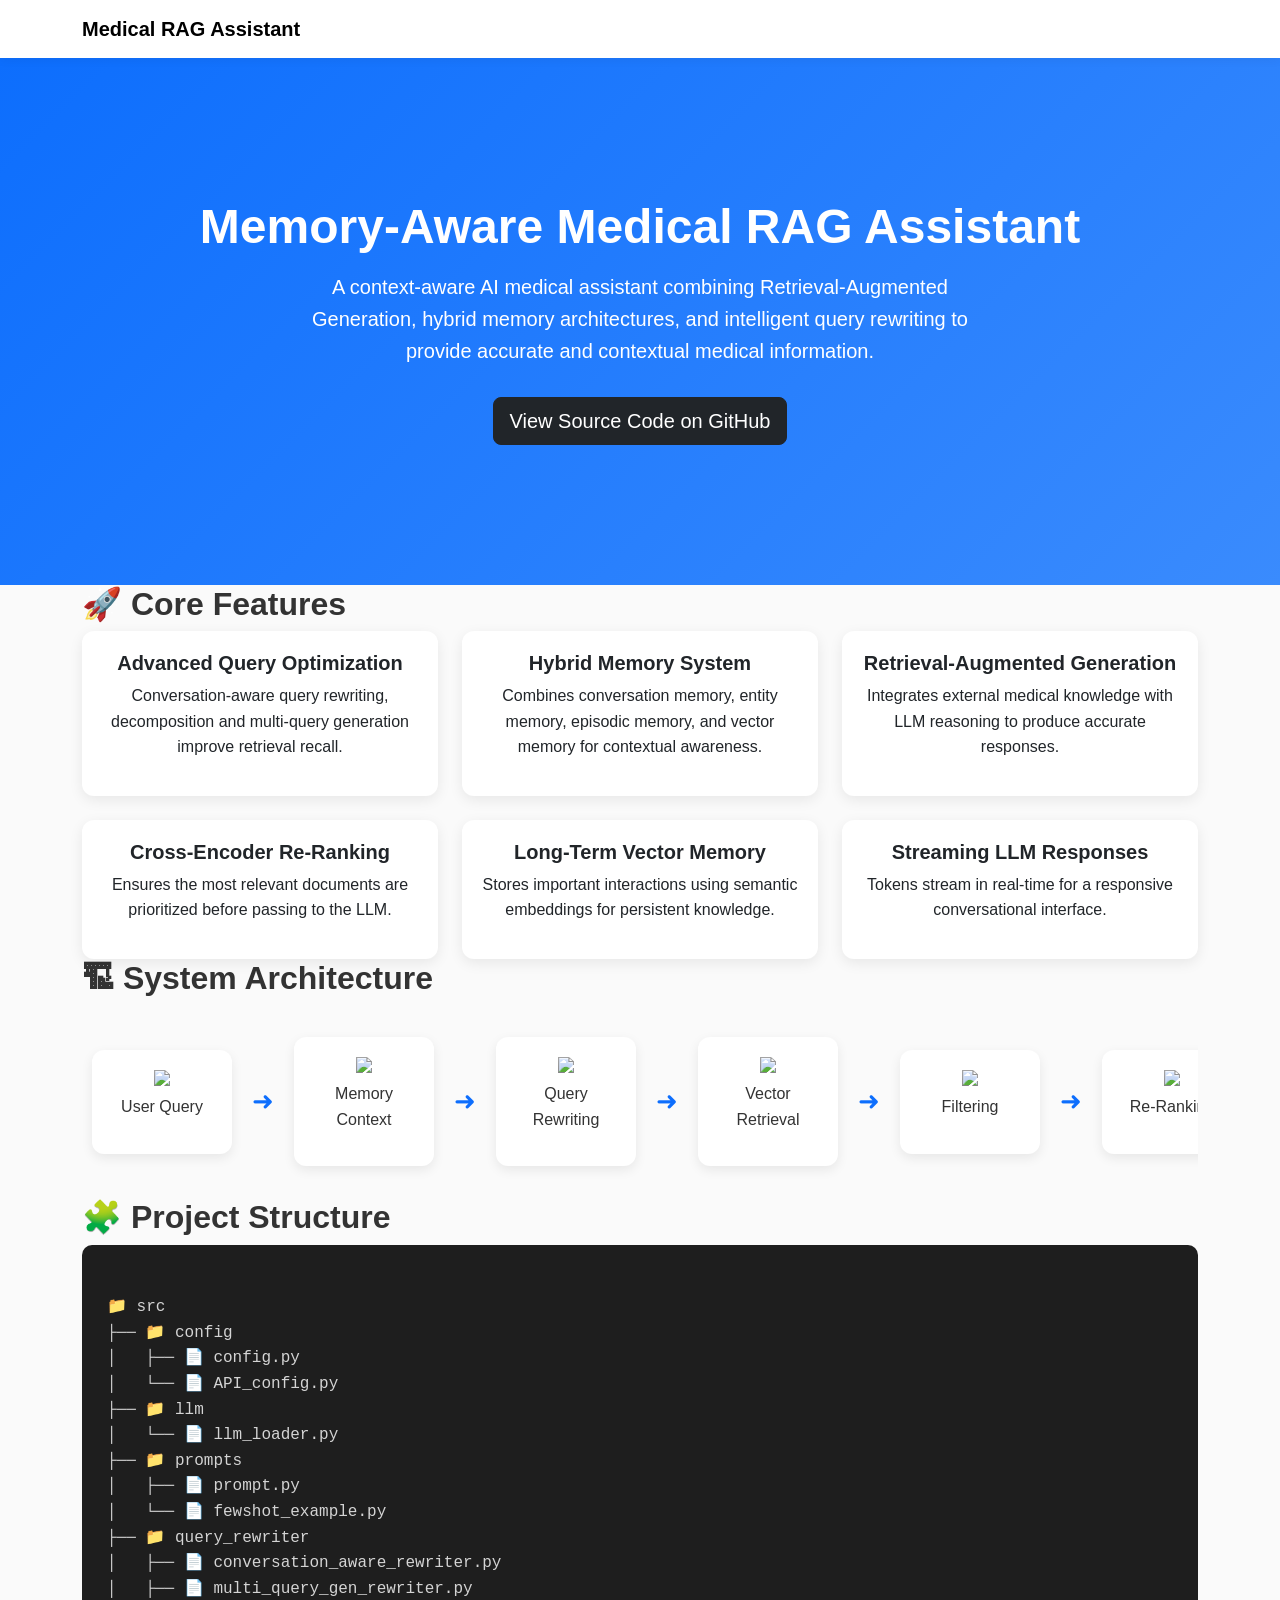
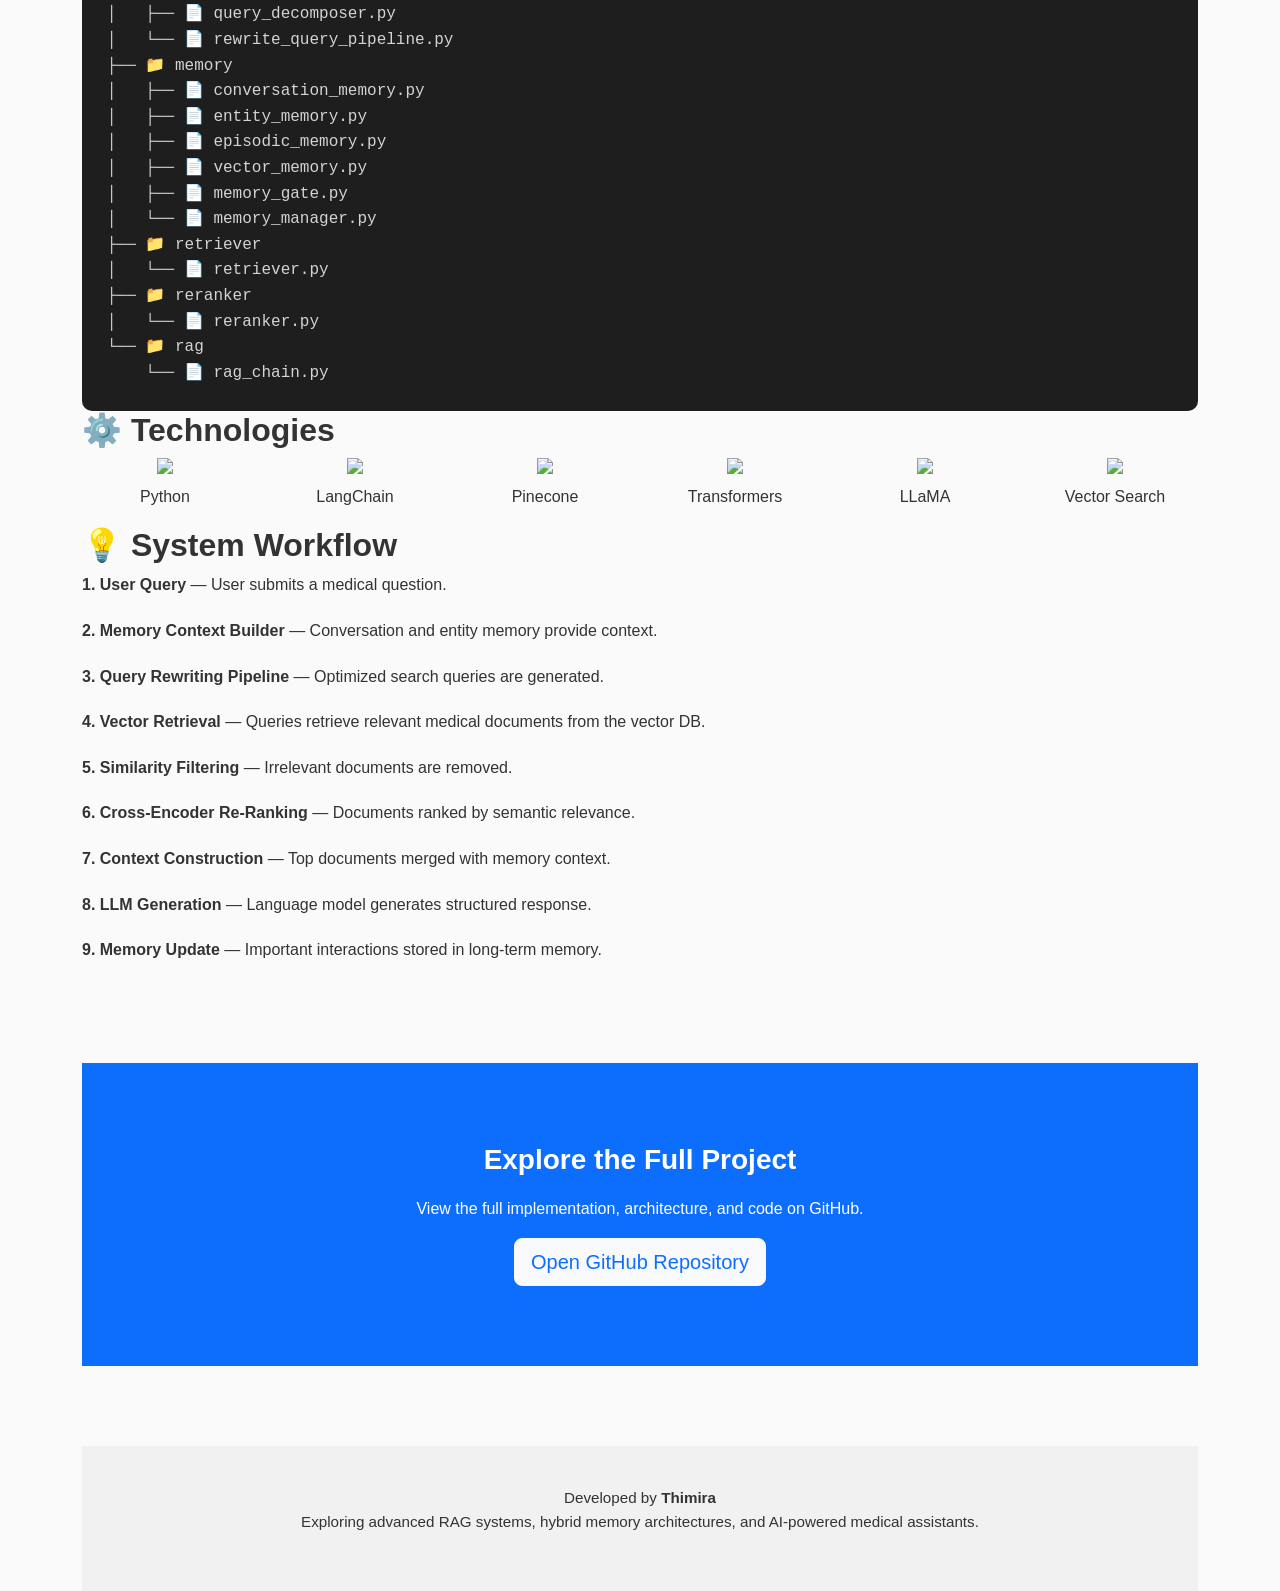
==== commit 095f4cfe: "Update index.html" ====
--- a/index.html
+++ b/index.html
@@ -263,14 +263,33 @@
 </div>
 
 <!-- TECHNOLOGIES -->
+<!-- TECHNOLOGIES -->
 <h2 class="section-title">⚙️ Technologies</h2>
 <div class="row text-center g-4">
-<div class="col-6 col-md-2 tech-icon"><img src="https://cdn.jsdelivr.net/gh/devicons/devicon/icons/python/python-original.svg"><p>Python</p></div>
-<div class="col-6 col-md-2 tech-icon"><img src="https://avatars.githubusercontent.com/u/126733545?s=200&v=4"><p>LangChain</p></div>
-<div class="col-6 col-md-2 tech-icon"><img src="https://avatars.githubusercontent.com/u/54333248?s=200&v=4"><p>Pinecone</p></div>
-<div class="col-6 col-md-2 tech-icon"><img src="https://huggingface.co/front/assets/huggingface_logo.svg"><p>Transformers</p></div>
-<div class="col-6 col-md-2 tech-icon"><img src="https://groq.com/wp-content/uploads/2024/03/groq-logo.svg"><p>Groq</p></div>
-<div class="col-6 col-md-2 tech-icon"><img src="https://cdn-icons-png.flaticon.com/512/4248/4248443.png"><p>Vector Search</p></div>
+  <div class="col-6 col-md-2 tech-icon">
+    <img src="https://cdn.jsdelivr.net/gh/devicons/devicon/icons/python/python-original.svg">
+    <p>Python</p>
+  </div>
+  <div class="col-6 col-md-2 tech-icon">
+    <img src="https://avatars.githubusercontent.com/u/126733545?s=200&v=4">
+    <p>LangChain</p>
+  </div>
+  <div class="col-6 col-md-2 tech-icon">
+    <img src="https://avatars.githubusercontent.com/u/54333248?s=200&v=4">
+    <p>Pinecone</p>
+  </div>
+  <div class="col-6 col-md-2 tech-icon">
+    <img src="https://huggingface.co/front/assets/huggingface_logo.svg">
+    <p>Transformers</p>
+  </div>
+  <div class="col-6 col-md-2 tech-icon">
+    <img src="https://upload.wikimedia.org/wikipedia/commons/thumb/e/e6/LLaMA_logo.svg/1200px-LLaMA_logo.svg.png">
+    <p>LLaMA</p>
+  </div>
+  <div class="col-6 col-md-2 tech-icon">
+    <img src="https://cdn-icons-png.flaticon.com/512/4248/4248443.png">
+    <p>Vector Search</p>
+  </div>
 </div>
 
 <!-- WORKFLOW -->
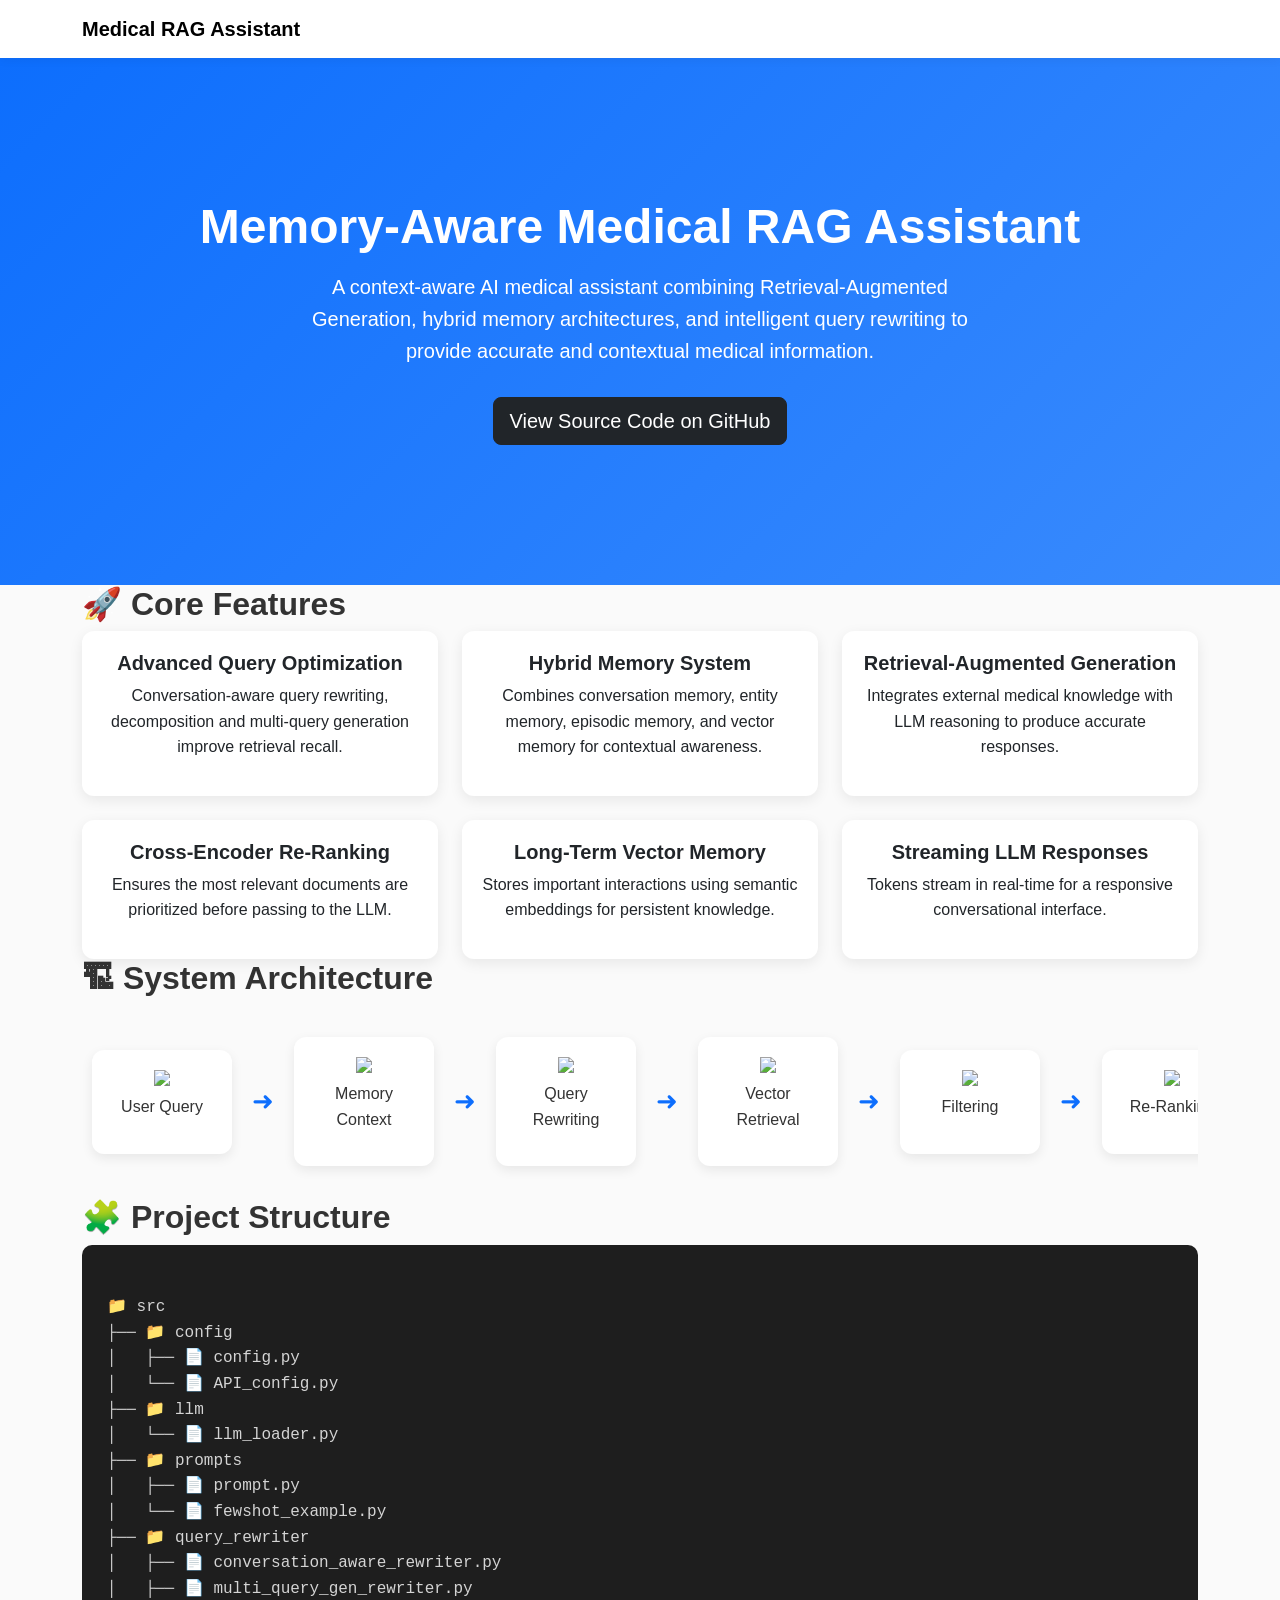
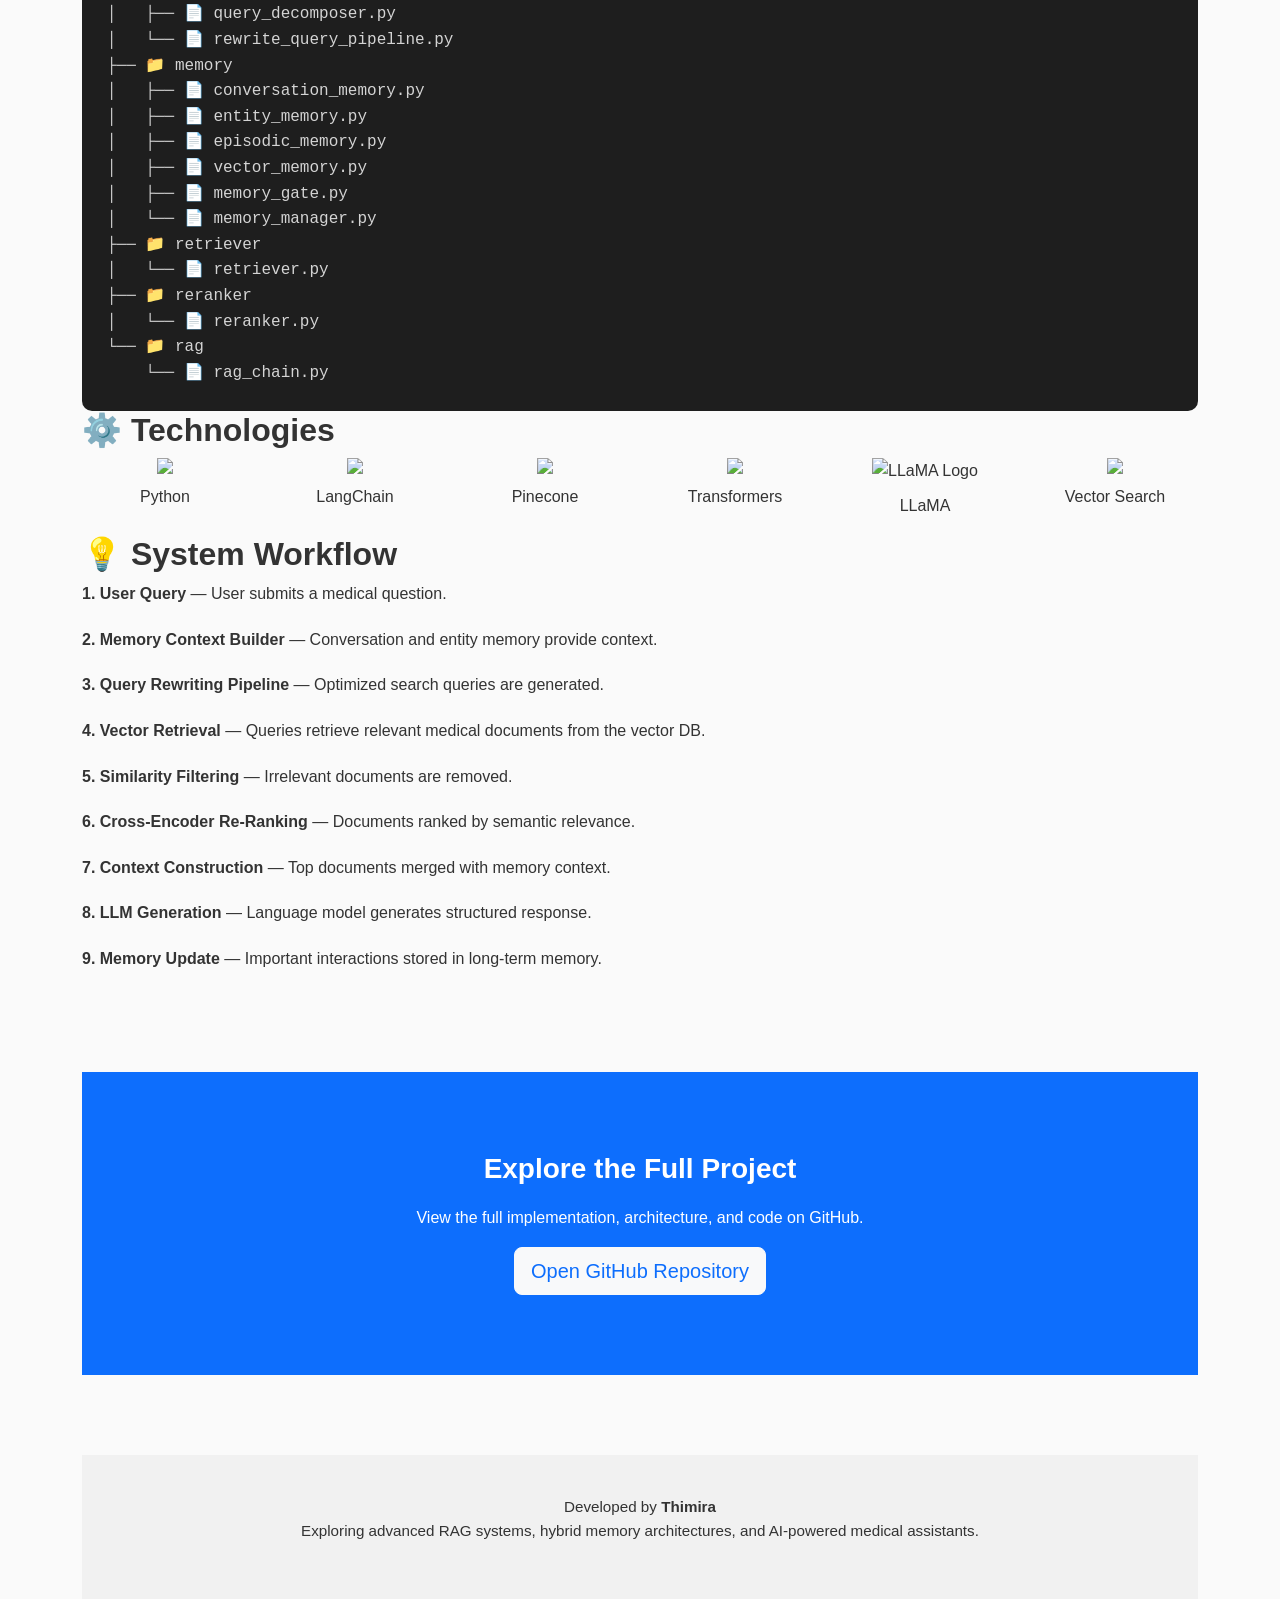
==== commit 276fb217: "Update LLaMA logo image source" ====
--- a/index.html
+++ b/index.html
@@ -283,7 +283,7 @@
     <p>Transformers</p>
   </div>
   <div class="col-6 col-md-2 tech-icon">
-    <img src="https://upload.wikimedia.org/wikipedia/commons/thumb/e/e6/LLaMA_logo.svg/1200px-LLaMA_logo.svg.png">
+    <img src="https://raw.githubusercontent.com/facebookresearch/llama/main/llama.png" alt="LLaMA Logo">
     <p>LLaMA</p>
   </div>
   <div class="col-6 col-md-2 tech-icon">
